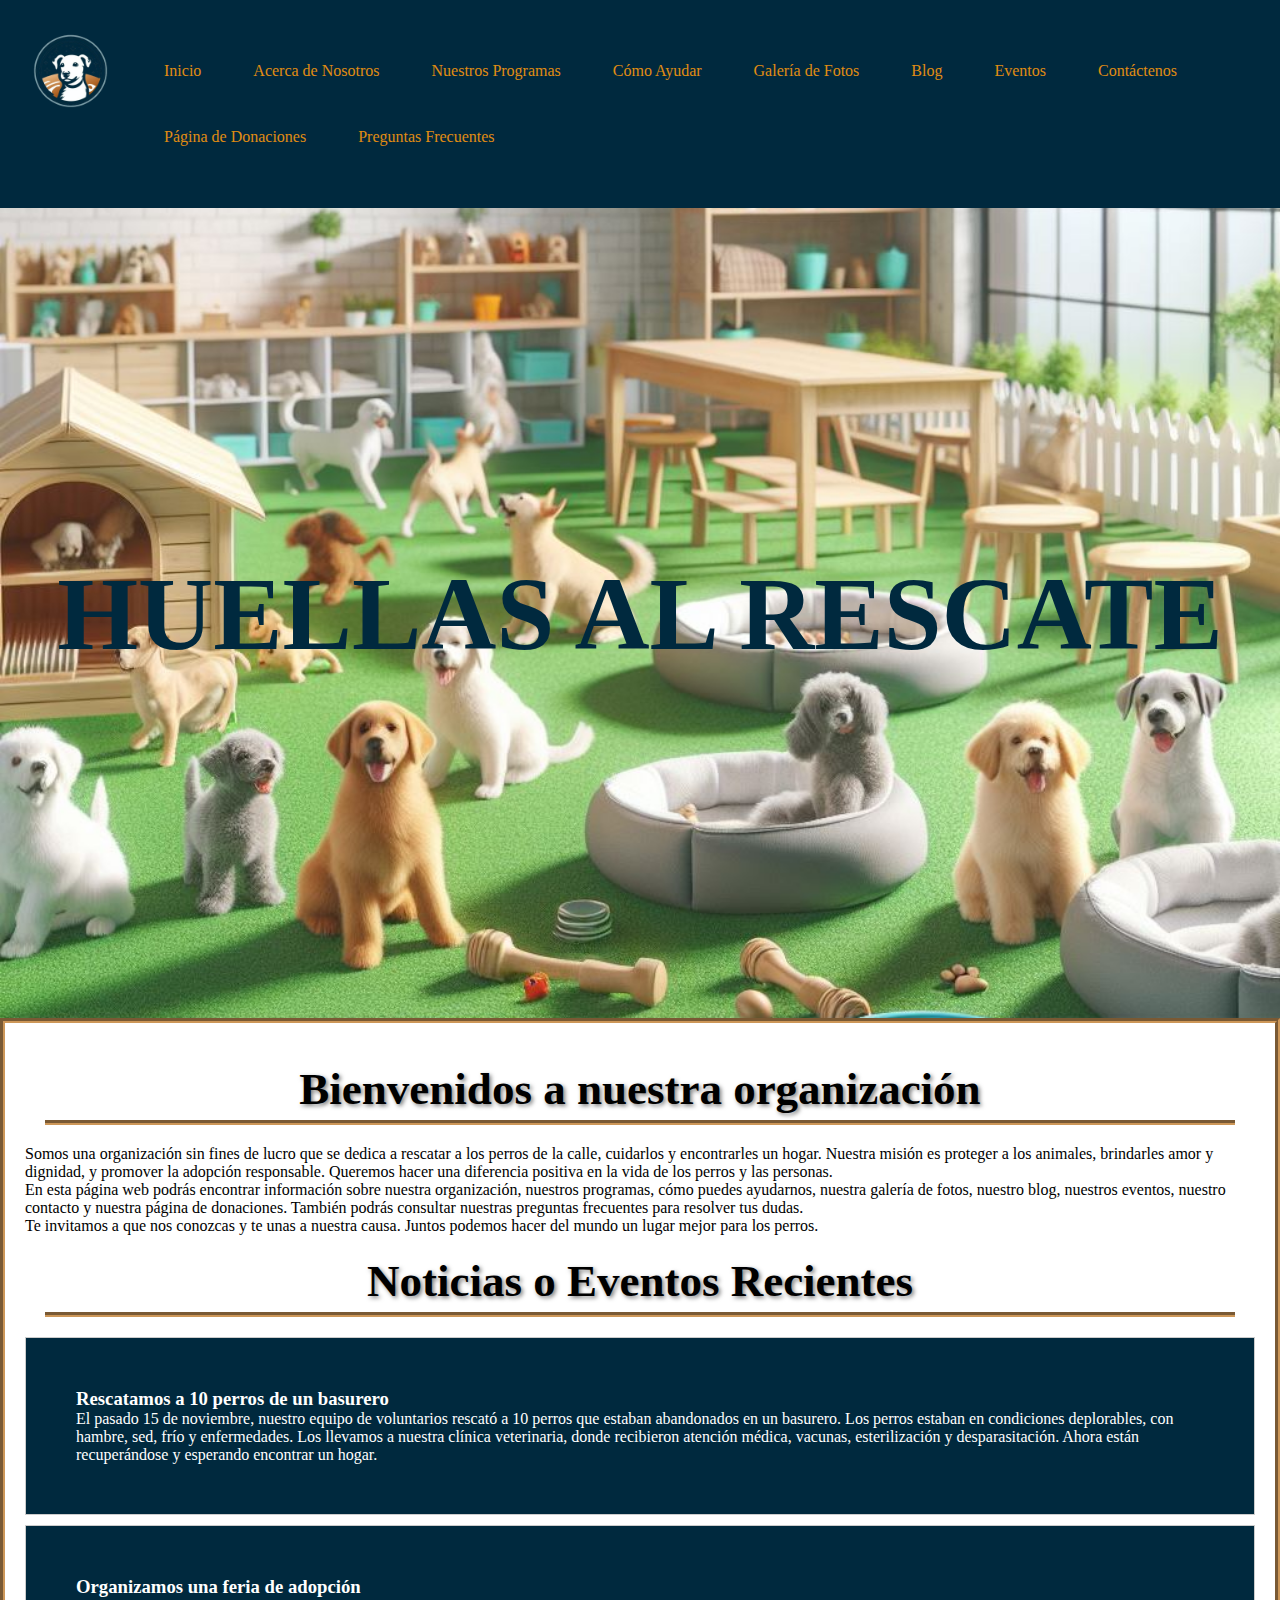
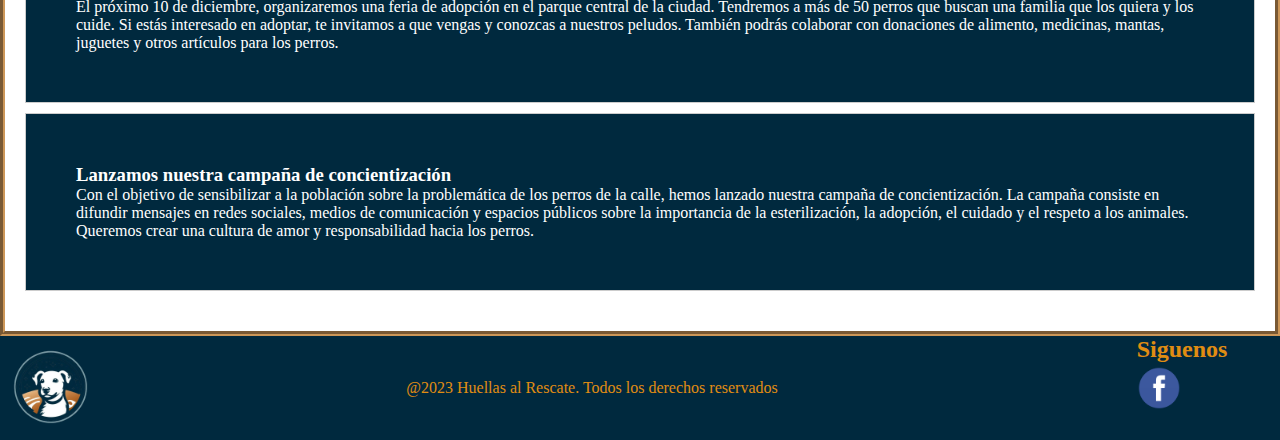
==== index.html @ 1b1d2237 "Initial commit" ====
<!DOCTYPE html>
<html lang="es">

<head>
    <meta charset="UTF-8">
    <title>Rescate de Perros</title>
    <link rel="stylesheet" href="https://cdn.jsdelivr.net/npm/bootstrap-icons@1.11.2/font/bootstrap-icons.min.css">
    <link rel="stylesheet" href="CSS.css">
    <script src='javas.js'></script>
</head>

<body>

    <header id="encabezado">
        <section id="logo">
            <img class="logo" src="img/logo_fundacion.png" width="155" alt="Logo">
        </section>
        <button class="abrir-menu" id="abrir"><i class="bi bi-list"></i></button>
        <nav class="nav" id="navegacion">
            <button class="cerrar-menu" id="cerrar"><i class="bi bi-x"></i></button>
            <section id="chuchi">
                <ul>
                    <li><a href="index.html">Inicio</a></li>
                    <li><a href="acerca.html">Acerca de Nosotros</a></li>
                    <li><a href="programas.html">Nuestros Programas</a></li>
                    <li><a href="ayudar.html">Cómo Ayudar</a></li>
                    <li><a href="galeria.html">Galería de Fotos</a></li>
                    <li><a href="blog.html">Blog</a></li>
                    <li><a href="eventos.html">Eventos</a></li>
                    <li><a href="Contáctenos.html">Contáctenos</a></li>
                    <li><a href="donaciones.html">Página de Donaciones</a></li>
                    <li><a href="faq.html">Preguntas Frecuentes</a></li>
                </ul>
            </section>
        </nav>
    </header>

    <div class="hero">
        <h1><strong>HUELLAS AL RESCATE</strong></h1>
        
    </div>
    <main id="contenido">
        <section id="inicio">
            <h2>Bienvenidos a nuestra organización</h2>
            
            <p>Somos una organización sin fines de lucro que se dedica a rescatar a los perros de la calle, cuidarlos y
                encontrarles un hogar. Nuestra misión es proteger a los animales, brindarles amor y dignidad, y promover
                la adopción responsable. Queremos hacer una diferencia positiva en la vida de los perros y las personas.
            </p>
            <p>En esta página web podrás encontrar información sobre nuestra organización, nuestros programas, cómo
                puedes ayudarnos, nuestra galería de fotos, nuestro blog, nuestros eventos, nuestro contacto y nuestra
                página de donaciones. También podrás consultar nuestras preguntas frecuentes para resolver tus dudas.
            </p>
            <p>Te invitamos a que nos conozcas y te unas a nuestra causa. Juntos podemos hacer del mundo un lugar mejor
                para los perros.</p>
        </section>
        
        <section id="noticias">
            <h2>Noticias o Eventos Recientes</h2>
            <ul>
                <li>
                    <h3>Rescatamos a 10 perros de un basurero</h3>
                    <p>El pasado 15 de noviembre, nuestro equipo de voluntarios rescató a 10 perros que estaban
                        abandonados en un basurero. Los perros estaban en condiciones deplorables, con hambre, sed, frío
                        y enfermedades. Los llevamos a nuestra clínica veterinaria, donde recibieron atención médica,
                        vacunas, esterilización y desparasitación. Ahora están recuperándose y esperando encontrar un
                        hogar.</p>
                    
                </li>
                <li>
                    <h3>Organizamos una feria de adopción</h3>
                    <p>El próximo 10 de diciembre, organizaremos una feria de adopción en el parque central de la
                        ciudad. Tendremos a más de 50 perros que buscan una familia que los quiera y los cuide. Si estás
                        interesado en adoptar, te invitamos a que vengas y conozcas a nuestros peludos. También podrás
                        colaborar con donaciones de alimento, medicinas, mantas, juguetes y otros artículos para los
                        perros.</p>
                    
                </li>
                <li>
                    <h3>Lanzamos nuestra campaña de concientización</h3>
                    <p>Con el objetivo de sensibilizar a la población sobre la problemática de los perros de la calle,
                        hemos lanzado nuestra campaña de concientización. La campaña consiste en difundir mensajes en
                        redes sociales, medios de comunicación y espacios públicos sobre la importancia de la
                        esterilización, la adopción, el cuidado y el respeto a los animales. Queremos crear una cultura
                        de amor y responsabilidad hacia los perros.</p>
                    
                </li>
            </ul>
        </section>
    </main>
    <footer>
        <div class="arriba">
            <div class="derecha">
                <img src="img/logo_fundacion.png" width="100" alt="logo">
            </div>
            <div class="derechos">
                <p> @2023 Huellas al Rescate. Todos los derechos reservados</p>
            </div>
            <div class="izquierda">
                <h2>
                    Siguenos
                </h2>
                <ul>
                    <li> <a href="https://www.instagram.com/?hl=es"><img src="Img/Instagram-logo.png" width="50" alt="">
                        </a></li>
                    <li> <a href="https://www.facebook.com/"><img src="img//8efb55e9efc12eb11bedf41caa7f33bb.png"
                                width="50" alt=""></a></li>
                    <li> <a href="https://www.youtube.com/"> <img src="Img/YouTube_full-color_icon_(2017).svg.png"
                                width="50" alt=""> </a></li>
                </ul>
            </div>
        </div>
    </footer>

</body>

</html>
---- CSS.css ----
* {
  margin: 0;
  padding: 0;
  box-sizing: border-box;
  font-family: "Lucida Sans Unicode";
}


#contenedor {
  width: 100%;
  background-color: rgb(241, 238, 238);
  margin: 0 auto;
}

#imagenes-fondo {
  display: flex;
  justify-content: space-around;
  margin-top: 20px;
  
}


#encabezado {
  background-color: #00293e;
  padding: 20px;
  display:flex ;

}

#logo img {
  height: 100px;
  width: 100px;
  display: flex;

}

/* Menu */

#navegacion {
  background-color: #00293e;
}

#navegacion a {
  display: block;
  float: left;
  color: #e08d12;
  ;
  text-align: center;
  padding: 14px 16px;
  text-decoration: none;
}


#navegacion a:hover {
  background-color: #ddd;
  color: black;
}

#chuchi {
  display: flex;
  list-style: none;
  padding: 18px;

}

#chuchi ul li {
  float: left;
  margin: 10px;
  list-style: none;
}

/* Hamburger */

.abrir-menu, .cerrar-menu {
  display: none;
}

/* Cambio en el modo movil */

@media screen and (max-width: 1016px) {
  .abrir-menu, .cerrar-menu {
    display: block;
    border: 0;
    font-size: 4.5rem;
    background-color: transparent;
    cursor: pointer;
    color: #e08d12;
  }

  .nav {
    opacity: 0;
    visibility: hidden;
    display: flex;
    flex-direction: column;
    align-items: end;
    gap: 1rem;
    position: absolute;
    top: 0;
    right: 0;
    bottom: 85%;
    background-color: #00293e;
    padding: 1rem;
    box-shadow: 0 0 0 100vmax  rgb(0, 0, 0, .5);
  }


  .nav.visible {
    opacity: 1;
    visibility: visible;
  }
  
  #chuchi{
    flex-direction: column;
    align-items: end;
    background-color: #00293e;
  }
}

/* Hero panel del index */

.hero {
  background: url('img/hero1.jpg') center/cover no-repeat;
  height: 90vh;
  display: flex;
  justify-content: center;
  align-items: center;
  text-align: center;
  color: white;
  font-size: 52px;
  color: #00293e;
  
}


#contenido {
  padding: 20px;
}


#contenido section {
  margin-bottom: 20px;
}


#noticias ul {
  list-style: none;
}


#noticias li {
  background-color: #00293e;
  margin-bottom: 10px;
  border: 1px solid #ccc;
  padding: 50px;
  color: white;
}

#noticias ul li:hover{
  transform: scale(1.05);
  transition: 0.5s;  
}



#contacto ul {
  list-style: none;
}


#contacto li {
  margin-bottom: 10px;
}


#contacto a {
  color: blue;
  text-decoration: none;
}


#contacto a:hover {
  color: red;
  text-decoration: underline;
}


#formulario {
  width: 60%;
  margin: 0 auto;
  border: 1px solid #ccc;
  padding: 20px;
}


.campo {
  margin-bottom: 10px;
  display: flex;
  align-items: center;
}


.campo label {
  width: 20%;
  font-weight: bold;
}


.campo input {
  width: 80%;
  border: 1px solid #ccc;
  padding: 10px;
}


.campo textarea {
  width: 80%;
  height: 100px;
  border: 1px solid #ccc;
  padding: 10px;
}


.campo button {
  width: 20%;
  border: none;
  background-color: #333;
  color: white;
  padding: 10px;
  cursor: pointer;
}


.campo button:hover {
  background-color: #ddd;
  color: black;
}



/* ACERCA DE  */


.separaciones{
  
  padding: 60px;
}

#acerca ul {
  list-style: none;
}


#acerca li {
  margin-bottom: 10px;
}


/*Ayudar*/

#ayudar ul {
  list-style: none;
}

#ayudar li {
  background-color: #00293e;
  margin-bottom: 10px;
  border: 1px solid #ccc;
  padding: 50px;
  color: white;
}

#ayudar ul li:hover{
  transform: scale(1.05);
  transition: 0.5s;  
}

#fotoAyudar{
  width: 70%;
  height: 70%;
  display: flex;
  justify-content: space-around;
  margin-top: 20px;

}

/* Programas */
#contenido {
  
  border: groove 5px #CD9758;
  box-shadow: 3px 3px 5px #777;


}

#planes {
  display: flex;
  flex-direction: column;
  justify-content: center;
  align-items: center;

}


#programas {
  display: flex;
  max-width: 1024px;
  padding: 0.5rem;
  background-color: #00293e;
  border: groove 5px #CD9758;
  box-shadow: 3px 3px 5px #777;
  margin: 2.0rem;
  padding: 1.5rem;
  font-size: 20px;
  text-align: justify;
  color: white;
}
#programas div{
  padding: 0.5rem;
}
#programas div h3{
  text-align: left;
  font-size: 35px;
  color: white;
  margin-bottom: 10px;
  border-bottom: 3px solid #777;
  text-shadow: 2px 2px 4px rgba(0, 0, 0, 0.5);
}

#contenido h2 {
  text-align: center;
  font-size: 45px;
  color: black;
  margin-bottom: 10px;
  text-shadow: 2px 2px 4px rgba(0, 0, 0, 0.5);
  border-bottom: groove 5px #CD9758;
  box-shadow: 3px #777;
  margin: 20px;
  padding-bottom: 5px;
}

#programas:hover {
  transform: scale(1.1);
  transition: 0.5s;
}

/* BLOG*/

#blog {
  background-color: #fff;
  padding: 20px;
  border-radius: 10px;
  box-shadow: 0 0 10px rgba(0, 0, 0, 0.1);
}

#blog h2 {
  text-align: center;
  font-size: 36px;
  color: #000000;
  margin-bottom: 10px;
  text-shadow: 2px 2px 4px rgba(0, 0, 0, 0.5); 
}

#blog h2:hover {
  color: rgb(0, 0, 0);
}

#blog p {
  font-size: 18px;
  color: #666;
  margin-bottom: 20px;
  transition: font-size 0.3s;
}

#blog p:hover {
  font-size: 20px;
}

#blog ul {
  list-style: none;
  display: flex;
  flex-wrap: wrap;
  justify-content: space-between;
}

#blog li {
  width: 30%;
  background-color: #f0f0f0;
  padding: 10px;
  border-radius: 10px;
  box-shadow: 0 0 10px rgba(0, 0, 0, 0.1);
  margin-bottom: 20px;
  transition: opacity 0.3s;
}

#blog li:hover {
  opacity: 0.8;
}

#blog h3 {
  font-size: 24px;
  color: #333;
  margin-bottom: 10px;
}

#blog li p {
  font-size: 16px;
  color: #666;
  margin-bottom: 10px;
}

#blog a {
  font-size: 16px;
  color: rgb(0, 0, 0);
  text-decoration: none;
  transition: color 0.3s, text-decoration 0.3s;
}

#blog a:hover {
  color: #fff;
  text-decoration: underline;
}

#blog ul {
  list-style: none;
}

#blog li {
  margin-bottom: 10px;
  border: 1px solid #ccc;
  padding: 10px;
}

#blog a {
  color: rgb(43, 43, 237);
  text-decoration: none;
}

#blog a:hover {
  color: rgb(0, 170, 255)(0, 34, 255);
  text-decoration: underline;
}


/* GALERIA */

#rejilla {
  display: grid;
  grid-template-columns: repeat(3, 1fr);
  grid-gap: 20px;
}

.imagen {
  background-color: #00293e;
  border: 1px solid #ccc;
  padding: 10px;
  color: white;
}

.imagen img {
  width: 100%;
  height: 200px;
  object-fit: cover;
}

/* PREGUNTAS FRECUENTES*/

#faq ul {
  list-style: none;
}

#faq li {
  margin-bottom: 10px;
  border: 1px solid #ccc;
  padding: 10px;
}

#faq li {
  background-color: #00293e;
}

#faq li {
  color: #fff;
}

#faq li {
  display: flex;
  justify-content: space-around;
  margin-top: 20px;
}

#faq img {
  width: 50%;
  height: 50%;
}

#faq img {
  width: 40%;
  height: 40%;
}

/* EVENTOS */

#eventos {
  background-color: #f0f0f0;
  padding: 20px;
  border-radius: 10px;
  box-shadow: 0 0 10px rgba(0, 0, 0, 0.1);
}

#eventos h2 {
  text-align: center;
  font-size: 36px;
  color: #000000;
  margin-bottom: 10px;
  text-shadow: 2px 2px 4px rgba(0, 0, 0, 0.5);
}

#eventos p {
  font-size: 18px;
  color: #929191;
  margin-bottom: 20px;
  transition: color 0.3s;
}

#eventos p:hover {
  color: rgb(0, 0, 0);
}

#eventos ul {
  list-style: none;
  display: flex;
  flex-wrap: wrap;
  justify-content: space-between;
}

#eventos li {
  width: 30%;
  background-color: #fff;
  padding: 10px;
  border-radius: 10px;
  box-shadow: 0 0 10px rgba(0, 0, 0, 0.1);
  margin-bottom: 20px;
  transition: transform 0.3s;
}

#eventos h3 {
  font-size: 24px;
  color: #333;
  margin-bottom: 10px;
}

#eventos li p {
  font-size: 16px;
  color: #666;
  margin-bottom: 10px;
}

#eventos img {
  width: 100%;
  height: auto;
  border-radius: 10px;
}

#eventos li:hover {
  transform: scale(1.1);
}

/* DONACIONES */

#formulario {
  width: 60%;
  margin: 0 auto;
  border: 1px solid #ccc;
  padding: 20px;
}

.campo {
  margin-bottom: 10px;
  display: flex;
  align-items: center;
}

.campo label {
  width: 20%;
  font-weight: bold;
}

.campo input {
  width: 80%;
  border: 1px solid #ccc;
  padding: 10px;
}

.campo select {
  width: 80%;
  border: 1px solid #ccc;
  padding: 10px;
}

.campo button {
  width: 20%;
  border: none;
  background-color: #333;
  color: white;
  padding: 10px;
  cursor: pointer;
}

.campo button:hover {
  background-color: #ddd;
  color: black;
}

/* footer */

footer{
  background-color: #00293e;
  color: #e08d12;
  text-align: center;
  font-family: Big Shoulders Display;
  vertical-align: center;
}

.arriba{
  display: flex;
  justify-content: space-between;
}

footer ul li {

  display: inline-block;
  vertical-align: middle;
}
.izquierda ul li{
  padding-right: 46px;
  display: inline-block;
}
.derechos{
  display: flex;
  text-align: center; 
  align-items: center;
  vertical-align: center;
  font-size: 20px;
}
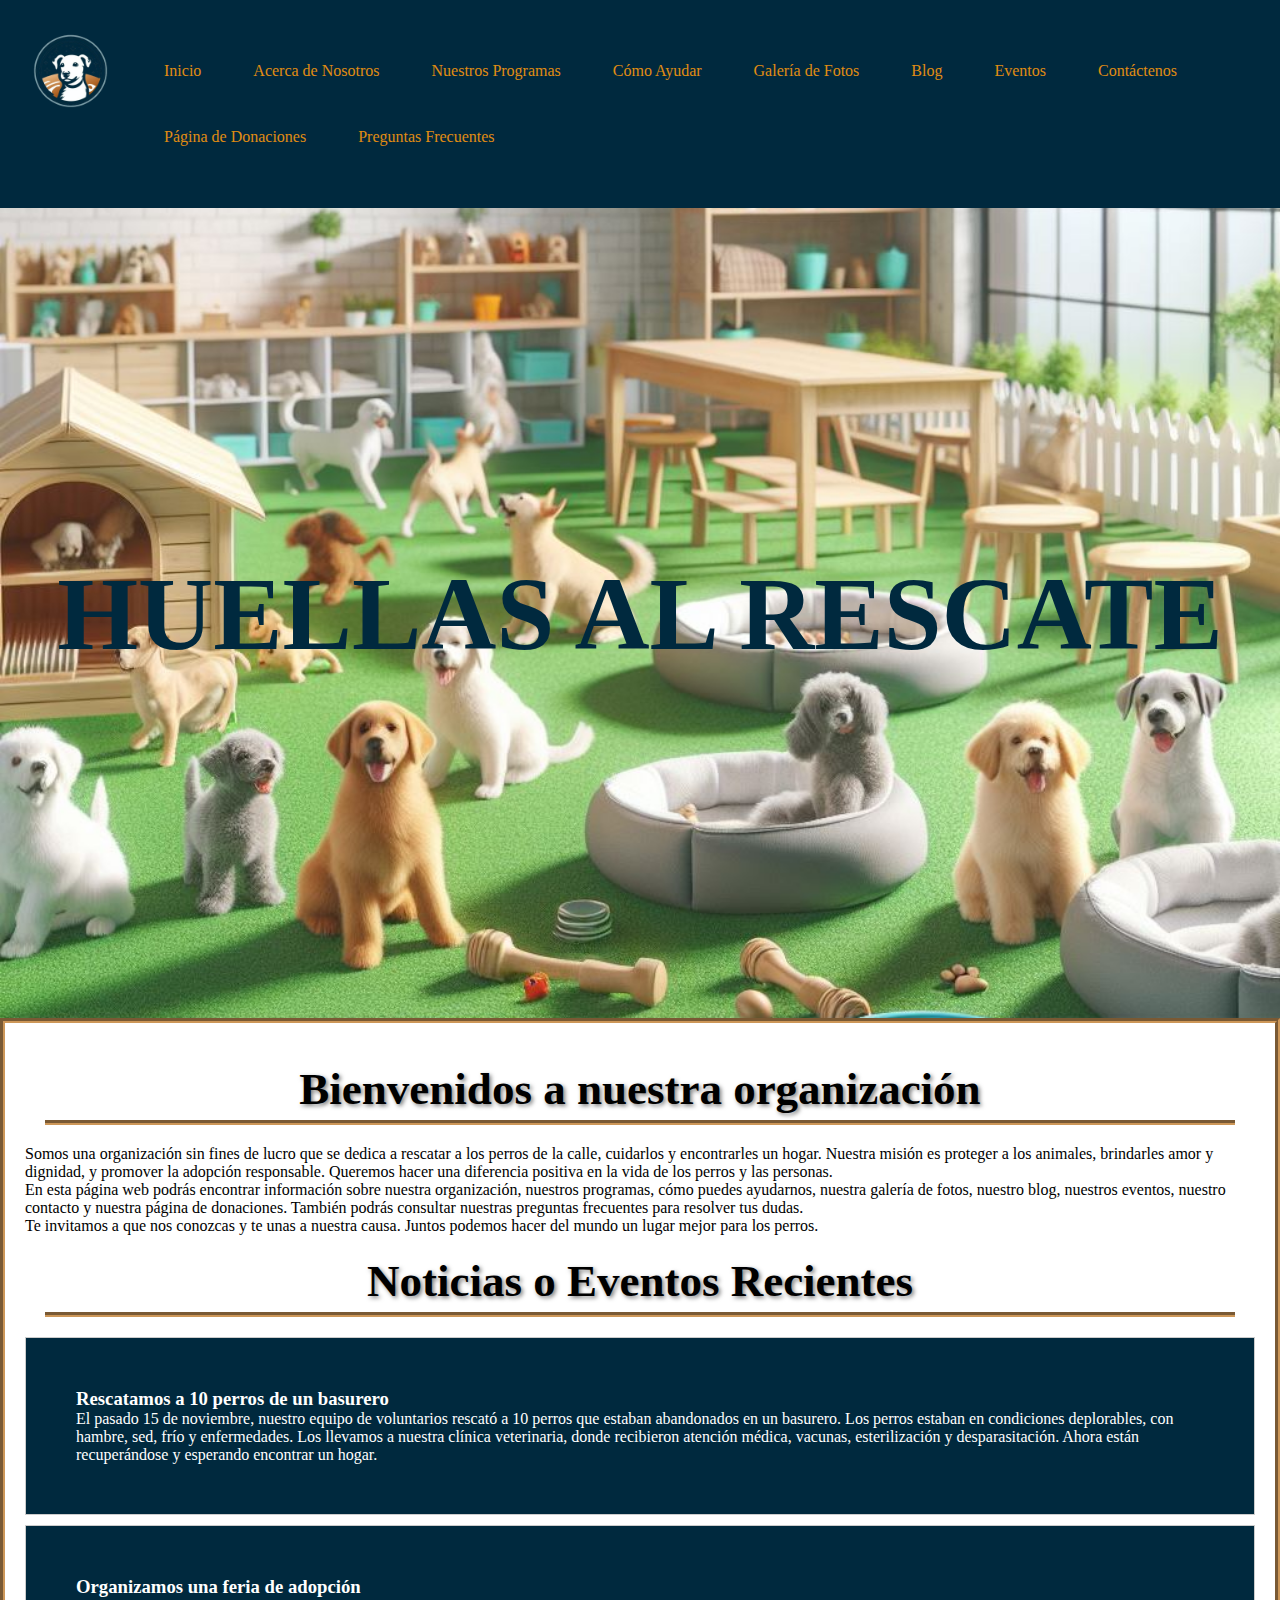
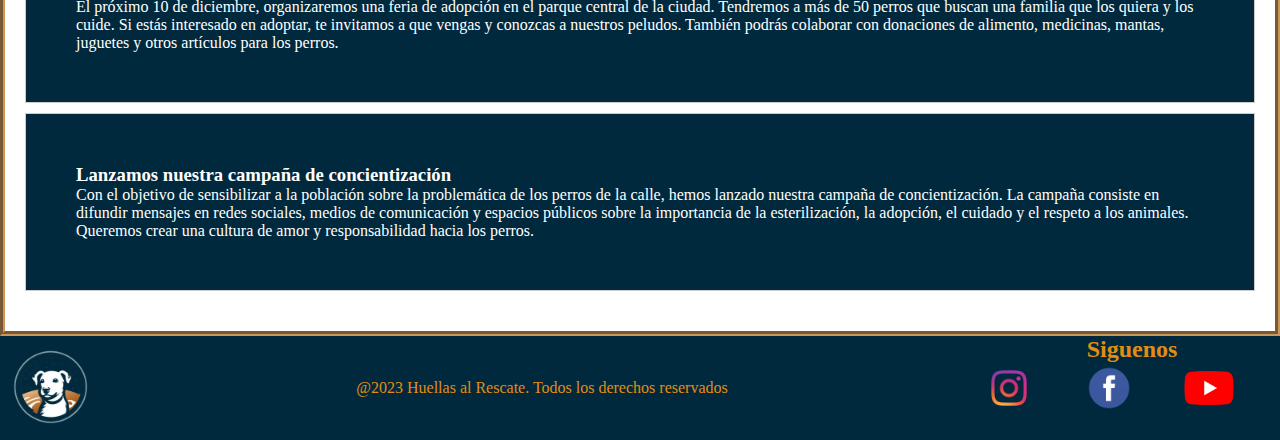
==== commit cad6c36c: "Update index.html" ====
--- a/index.html
+++ b/index.html
@@ -101,11 +101,11 @@
                     Siguenos
                 </h2>
                 <ul>
-                    <li> <a href="https://www.instagram.com/?hl=es"><img src="Img/Instagram-logo.png" width="50" alt="">
+                    <li> <a href="https://www.instagram.com/?hl=es"><img src="img/Instagram-logo.png" width="50" alt="">
                         </a></li>
                     <li> <a href="https://www.facebook.com/"><img src="img//8efb55e9efc12eb11bedf41caa7f33bb.png"
                                 width="50" alt=""></a></li>
-                    <li> <a href="https://www.youtube.com/"> <img src="Img/YouTube_full-color_icon_(2017).svg.png"
+                    <li> <a href="https://www.youtube.com/"> <img src="img/YouTube_full-color_icon_(2017).svg.png"
                                 width="50" alt=""> </a></li>
                 </ul>
             </div>
@@ -114,4 +114,4 @@
 
 </body>
 
-</html>+</html>
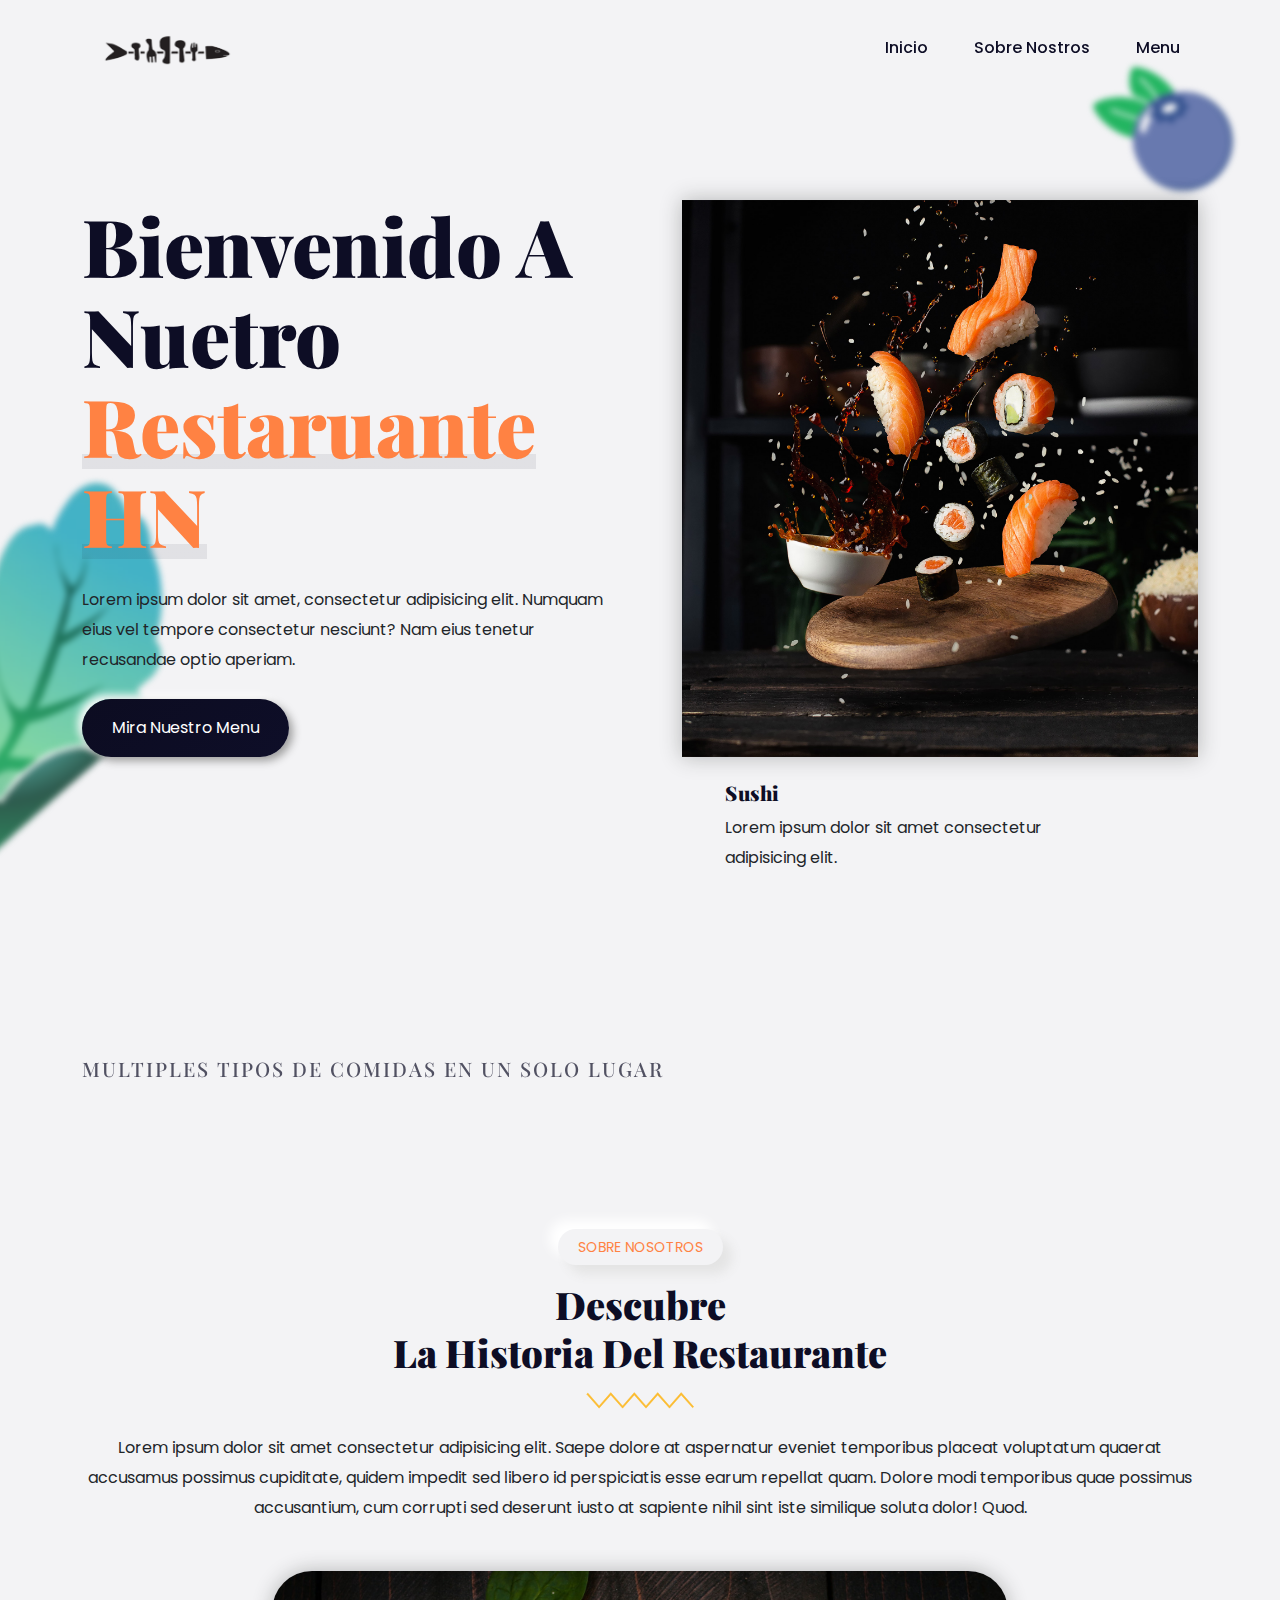
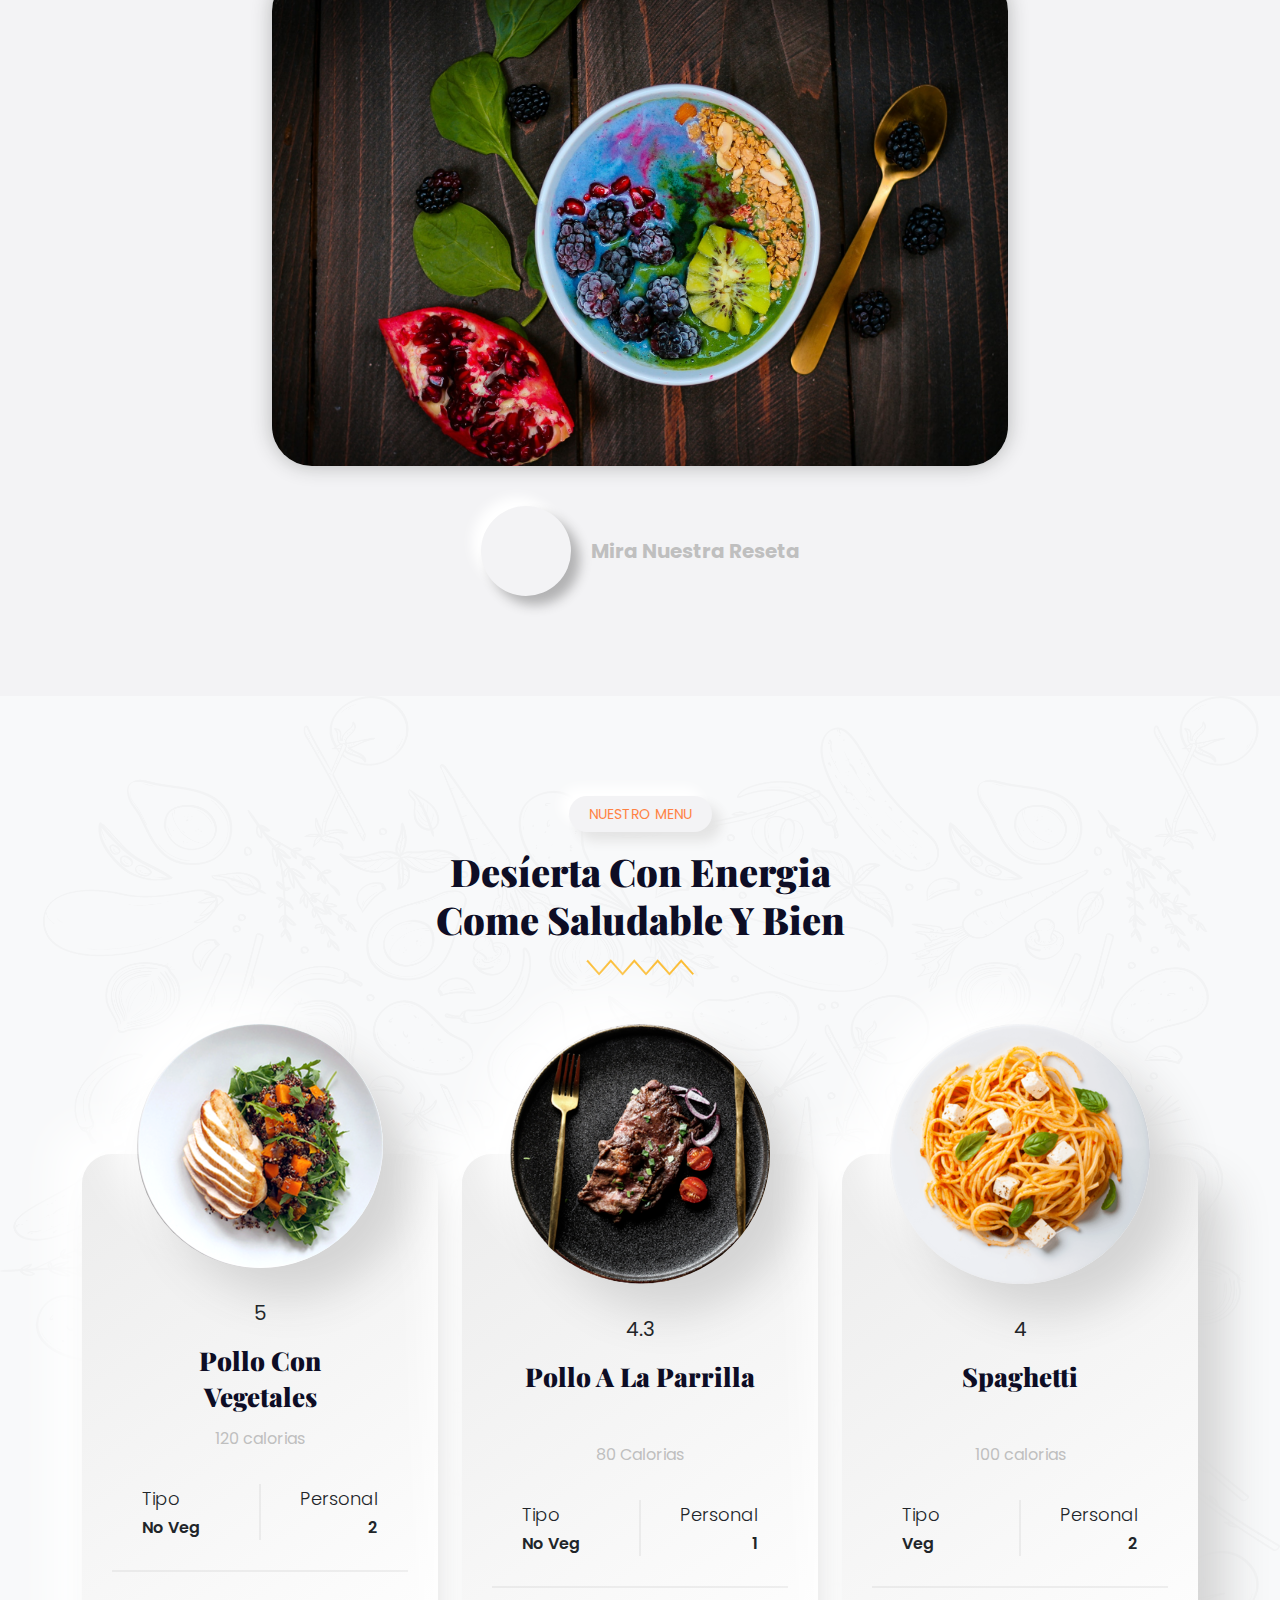
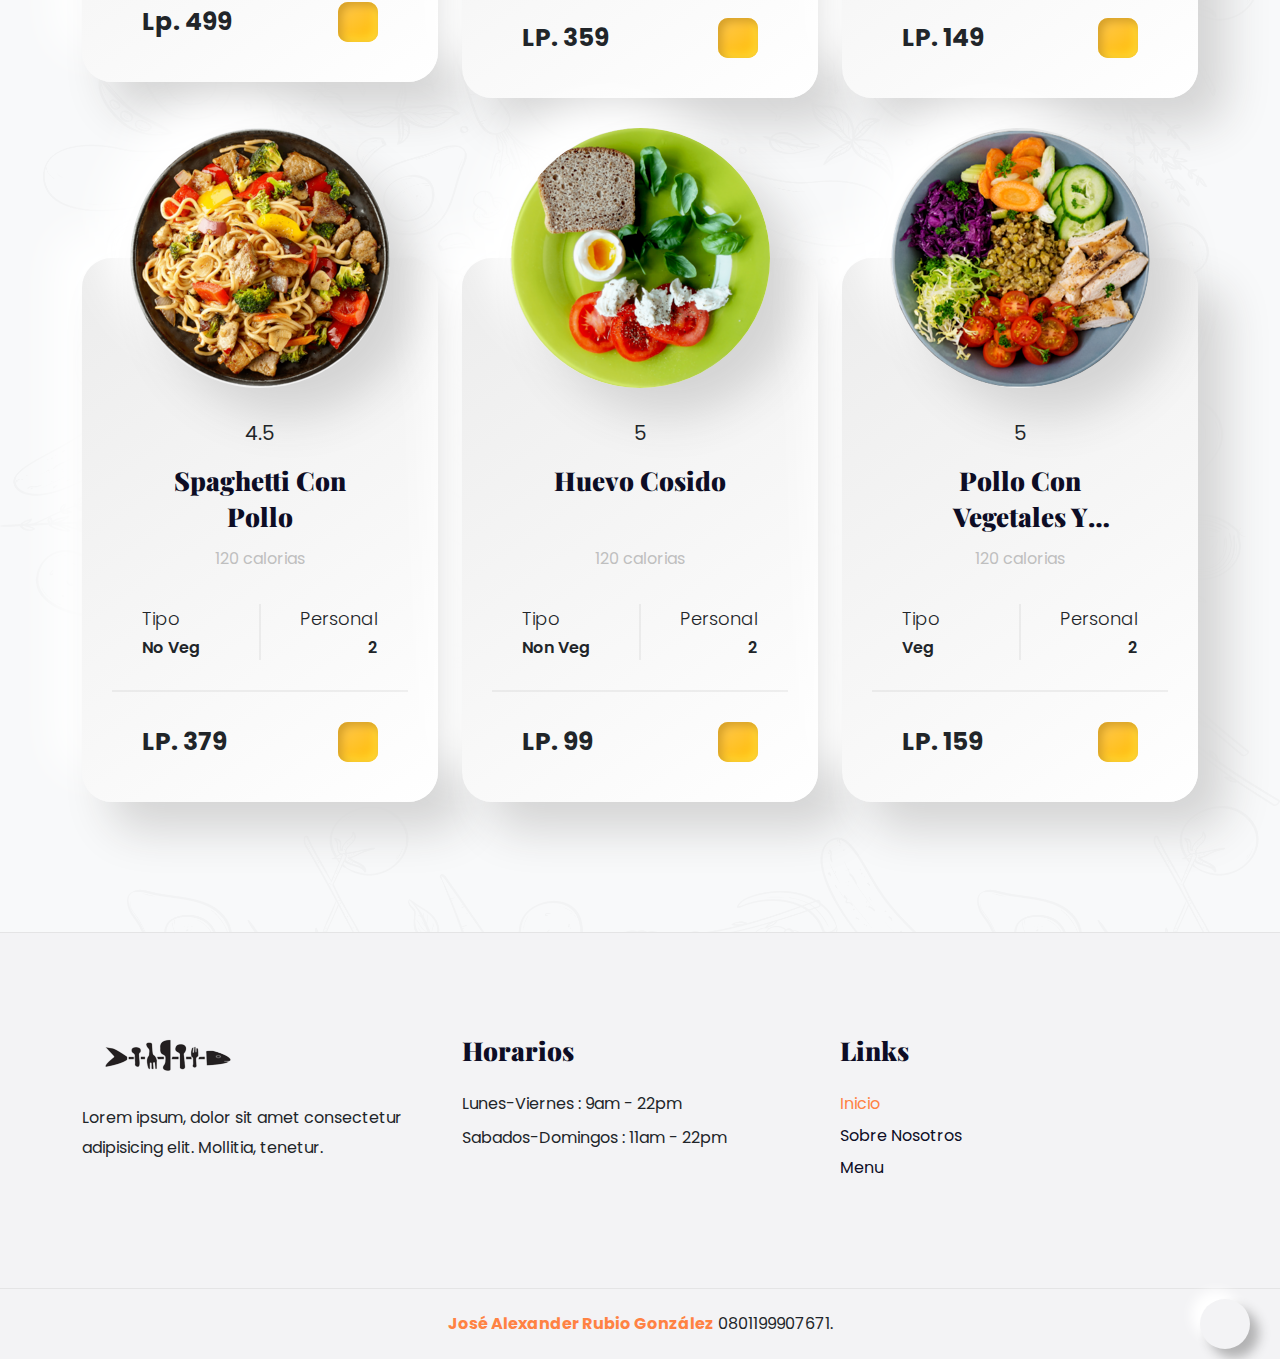
==== commit 4ef0f8a3: "Add files via upload" ====
--- a/index.html
+++ b/index.html
@@ -1,117 +1,469 @@
-<!DOCTYPE html>
-<html lang="es">
-
+<!DOCTipo html>
+<html lang="en">
 <head>
     <meta charset="UTF-8">
-    <title>Rescate de Perros</title>
-    <link rel="stylesheet" href="https://cdn.jsdelivr.net/npm/bootstrap-icons@1.11.2/font/bootstrap-icons.min.css">
-    <link rel="stylesheet" href="CSS.css">
-    <script src='javas.js'></script>
+    <meta name="viewport" content="width=device-width, initial-scale=1.0">
+    <title>Restaurante HN</title>
+    <link rel="stylesheet" href="https://unicons.iconscout.com/release/v4.0.0/css/line.css">
+    <link href="https://cdn.jsdelivr.net/npm/bootstrap@5.3.3/dist/css/bootstrap.min.css" rel="stylesheet"
+        integrity="sha384-QWTKZyjpPEjISv5WaRU9OFeRpok6YctnYmDr5pNlyT2bRjXh0JMhjY6hW+ALEwIH" crossorigin="anonymous">
+    <link rel="stylesheet" href="css/style.css">
 </head>
-
 <body>
-
-    <header id="encabezado">
-        <section id="logo">
-            <img class="logo" src="img/logo_fundacion.png" width="155" alt="Logo">
-        </section>
-        <button class="abrir-menu" id="abrir"><i class="bi bi-list"></i></button>
-        <nav class="nav" id="navegacion">
-            <button class="cerrar-menu" id="cerrar"><i class="bi bi-x"></i></button>
-            <section id="chuchi">
-                <ul>
-                    <li><a href="index.html">Inicio</a></li>
-                    <li><a href="acerca.html">Acerca de Nosotros</a></li>
-                    <li><a href="programas.html">Nuestros Programas</a></li>
-                    <li><a href="ayudar.html">Cómo Ayudar</a></li>
-                    <li><a href="galeria.html">Galería de Fotos</a></li>
-                    <li><a href="blog.html">Blog</a></li>
-                    <li><a href="eventos.html">Eventos</a></li>
-                    <li><a href="Contáctenos.html">Contáctenos</a></li>
-                    <li><a href="donaciones.html">Página de Donaciones</a></li>
-                    <li><a href="faq.html">Preguntas Frecuentes</a></li>
-                </ul>
+    <header class="site-header">
+        <div class="container">
+            <div class="row">
+                <div class="col-lg-2">
+                    <div class="header-logo">
+                        <a href="index.html">
+                            <img src="logo.png" width="160" height="36" alt="Logo">
+                        </a>
+                    </div>
+                </div>
+                <div class="col-lg-10">
+                    <div class="main-navigation">
+                        <button class="menu-toggle"><span></span><span></span></button>
+                        <nav class="header-menu">
+                            <ul class="menu food-nav-menu">
+                                <li><a href="#inicio">Inicio</a></li>
+                                <li><a href="#sobrenosotros">Sobre Nostros</a></li>
+                                <li><a href="#menu">Menu</a></li>
+                            </ul>
+                        </nav>
+                    </div>
+                </div>
+            </div>
+        </div>
+    </header>
+
+    <main>
+        <div id="viewport">
+            <div id="js-scroll-content">
+                <section class="main-banner" id="inicio">
+                    <div class="js-parallax-scene">
+                        <div class="banner-shape-1 w-100" data-depth="0.30">
+                            <img src="img/berry.png" alt="">
+                        </div>
+                        <div class="banner-shape-2 w-100" data-depth="0.25">
+                            <img src="img/leaf.png" alt="">
+                        </div>
+                    </div>
+                    <div class="sec-wp">
+                        <div class="container">
+                            <div class="row">
+                                <div class="col-lg-6">
+                                    <div class="banner-text">
+                                        <h1 class="h1-title">
+                                            Bienvenido a nuetro
+                                            <span>Restaruante HN</span>
+                                        </h1>
+                                        <p>Lorem ipsum dolor sit amet, consectetur adipisicing elit. Numquam eius
+                                            vel tempore consectetur nesciunt? Nam eius tenetur recusandae optio aperiam.</p>
+                                        <div class="banner-btn mt-4">
+                                            <a href="#menu" class="sec-btn">Mira nuestro Menu</a>
+                                        </div>
+                                    </div>
+                                </div>
+                                <div class="col-lg-6">
+                                    <div class="banner-img-wp">
+                                        <div class="banner-img" style="background-image: url(img/main-b.jpg);">
+                                        </div>
+                                    </div>
+                                    <div class="banner-img-text mt-4 m-auto">
+                                        <h5 class="h5-title">Sushi</h5>
+                                        <p>Lorem ipsum dolor sit amet consectetur adipisicing elit.</p>
+                                    </div>
+                                </div>
+                            </div>
+                        </div>
+                    </div>
+                </section>
+
+                <section class="brands-sec">
+                    <div class="container">
+                        <div class="row">
+                            <div class="col-lg-12">
+                                <div class="brand-title mb-5">
+                                    <h5 class="h5-title">Multiples tipos de comidas en un solo lugar</h5>
+                                </div>
+                            </div>
+                        </div>
+                    </div>
+                </section>
+
+                <section class="about-sec section" id="sobrenosotros">
+                    <div class="container">
+                        <div class="row">
+                            <div class="col-lg-12">
+                                <div class="sec-title text-center mb-5">
+                                    <p class="sec-sub-title mb-3">Sobre Nosotros</p>
+                                    <h2 class="h2-title">Descubre <span>La historia del restaurante</span></h2>
+                                    <div class="sec-title-shape mb-4">
+                                        <img src="img/title-shape.svg" alt="">
+                                    </div>
+                                    <p>Lorem ipsum dolor sit amet consectetur adipisicing elit. Saepe dolore at
+                                        aspernatur eveniet temporibus placeat voluptatum quaerat accusamus possimus
+                                        cupiditate, quidem impedit sed libero id perspiciatis esse earum repellat quam.
+                                        Dolore modi temporibus quae possimus accusantium, cum corrupti sed deserunt iusto at
+                                        sapiente nihil sint iste similique soluta dolor! Quod.</p>
+                                </div>
+                            </div>
+                        </div>
+                        <div class="row">
+                            <div class="col-lg-8 m-auto">
+                                <div class="about-video">
+                                    <div class="about-video-img" style="background-image: url(img/about.jpg);">
+                                    </div>
+                                    <div class="play-btn-wp">
+                                        <a href="img/video.mp4" data-fancybox="video" class="play-btn">
+                                            <i class="uil uil-play"></i>
+                                        </a>
+                                        <span>Mira Nuestra Reseta   </span>
+                                    </div>
+                                </div>
+                            </div>
+                        </div>
+                    </div>
+                </section>
+
+                <section style="background-image: url(img/menu-bg.png);"
+                class="our-menu section bg-light repeat-img" id="menu">
+                <div class="sec-wp">
+                    <div class="container">
+                        <div class="row">
+                            <div class="col-lg-12">
+                                <div class="sec-title text-center mb-5">
+                                    <p class="sec-sub-title mb-3">Nuestro Menu</p>
+                                    <h2 class="h2-title">Desíerta con Energia<span>Come saludable y bien</span></h2>
+                                    <div class="sec-title-shape mb-4">
+                                        <img src="img/title-shape.svg" alt="">
+                                    </div>
+                                </div>
+                            </div>
+                        </div>
+                        <div class="menu-list-row">
+                            <div class="row g-xxl-5 bydefault_show" id="menu-dish">
+                                <div class="col-lg-4 col-sm-6 dish-box-wp breakfast" data-cat="breakfast">
+                                    <div class="dish-box text-center">
+                                        <div class="dist-img">
+                                            <img src="img/dish/1.png" alt="">
+                                        </div>
+                                        <div class="dish-rating">
+                                            5
+                                            <i class="uil uil-star"></i>
+                                        </div>
+                                        <div class="dish-title">
+                                            <h3 class="h3-title">Pollo con Vegetales</h3>
+                                            <p>120 calorias</p>
+                                        </div>
+                                        <div class="dish-info">
+                                            <ul>
+                                                <li>
+                                                    <p>Tipo</p>
+                                                    <b>No Veg</b>
+                                                </li>
+                                                <li>
+                                                    <p>Personal</p>
+                                                    <b>2</b>
+                                                </li>
+                                            </ul>
+                                        </div>
+                                        <div class="dist-bottom-row">
+                                            <ul>
+                                                <li>
+                                                    <b>Lp. 499</b>
+                                                </li>
+                                                <li>
+                                                    <button class="dish-add-btn">
+                                                        <i class="uil uil-plus"></i>
+                                                    </button>
+                                                </li>
+                                            </ul>
+                                        </div>
+                                    </div>
+                                </div>
+
+                                <div class="col-lg-4 col-sm-6 dish-box-wp breakfast" data-cat="breakfast">
+                                    <div class="dish-box text-center">
+                                        <div class="dist-img">
+                                            <img src="img/dish/2.png" alt="">
+                                        </div>
+                                        <div class="dish-rating">
+                                            4.3
+                                            <i class="uil uil-star"></i>
+                                        </div>
+                                        <div class="dish-title">
+                                            <h3 class="h3-title">Pollo a la Parrilla</h3>
+                                            <p>80 Calorias</p>
+                                        </div>
+                                        <div class="dish-info">
+                                            <ul>
+                                                <li>
+                                                    <p>Tipo</p>
+                                                    <b>No Veg</b>
+                                                </li>
+                                                <li>
+                                                    <p>Personal</p>
+                                                    <b>1</b>
+                                                </li>
+                                            </ul>
+                                        </div>
+                                        <div class="dist-bottom-row">
+                                            <ul>
+                                                <li>
+                                                    <b>LP. 359</b>
+                                                </li>
+                                                <li>
+                                                    <button class="dish-add-btn">
+                                                        <i class="uil uil-plus"></i>
+                                                    </button>
+                                                </li>
+                                            </ul>
+                                        </div>
+                                    </div>
+                                </div>
+                                <div class="col-lg-4 col-sm-6 dish-box-wp lunch" data-cat="lunch">
+                                    <div class="dish-box text-center">
+                                        <div class="dist-img">
+                                            <img src="img/dish/3.png" alt="">
+                                        </div>
+                                        <div class="dish-rating">
+                                            4
+                                            <i class="uil uil-star"></i>
+                                        </div>
+                                        <div class="dish-title">
+                                            <h3 class="h3-title">Spaghetti</h3>
+                                            <p>100 calorias</p>
+                                        </div>
+                                        <div class="dish-info">
+                                            <ul>
+                                                <li>
+                                                    <p>Tipo</p>
+                                                    <b>Veg</b>
+                                                </li>
+                                                <li>
+                                                    <p>Personal</p>
+                                                    <b>2</b>
+                                                </li>
+                                            </ul>
+                                        </div>
+                                        <div class="dist-bottom-row">
+                                            <ul>
+                                                <li>
+                                                    <b>LP. 149</b>
+                                                </li>
+                                                <li>
+                                                    <button class="dish-add-btn">
+                                                        <i class="uil uil-plus"></i>
+                                                    </button>
+                                                </li>
+                                            </ul>
+                                        </div>
+                                    </div>
+                                </div>
+                                <div class="col-lg-4 col-sm-6 dish-box-wp lunch" data-cat="lunch">
+                                    <div class="dish-box text-center">
+                                        <div class="dist-img">
+                                            <img src="img/dish/4.png" alt="">
+                                        </div>
+                                        <div class="dish-rating">
+                                            4.5
+                                            <i class="uil uil-star"></i>
+                                        </div>
+                                        <div class="dish-title">
+                                            <h3 class="h3-title">Spaghetti con Pollo</h3>
+                                            <p>120 calorias</p>
+                                        </div>
+                                        <div class="dish-info">
+                                            <ul>
+                                                <li>
+                                                    <p>Tipo</p>
+                                                    <b>No Veg</b>
+                                                </li>
+                                                <li>
+                                                    <p>Personal</p>
+                                                    <b>2</b>
+                                                </li>
+                                            </ul>
+                                        </div>
+                                        <div class="dist-bottom-row">
+                                            <ul>
+                                                <li>
+                                                    <b>LP. 379</b>
+                                                </li>
+                                                <li>
+                                                    <button class="dish-add-btn">
+                                                        <i class="uil uil-plus"></i>
+                                                    </button>
+                                                </li>
+                                            </ul>
+                                        </div>
+                                    </div>
+                                </div>
+                                <div class="col-lg-4 col-sm-6 dish-box-wp dinner" data-cat="dinner">
+                                    <div class="dish-box text-center">
+                                        <div class="dist-img">
+                                            <img src="img/dish/5.png" alt="">
+                                        </div>
+                                        <div class="dish-rating">
+                                            5
+                                            <i class="uil uil-star"></i>
+                                        </div>
+                                        <div class="dish-title">
+                                            <h3 class="h3-title">Huevo Cosido</h3>
+                                            <p>120 calorias</p>
+                                        </div>
+                                        <div class="dish-info">
+                                            <ul>
+                                                <li>
+                                                    <p>Tipo</p>
+                                                    <b>Non Veg</b>
+                                                </li>
+                                                <li>
+                                                    <p>Personal</p>
+                                                    <b>2</b>
+                                                </li>
+                                            </ul>
+                                        </div>
+                                        <div class="dist-bottom-row">
+                                            <ul>
+                                                <li>
+                                                    <b>LP. 99</b>
+                                                </li>
+                                                <li>
+                                                    <button class="dish-add-btn">
+                                                        <i class="uil uil-plus"></i>
+                                                    </button>
+                                                </li>
+                                            </ul>
+                                        </div>
+                                    </div>
+                                </div>
+                                <div class="col-lg-4 col-sm-6 dish-box-wp dinner" data-cat="dinner">
+                                    <div class="dish-box text-center">
+                                        <div class="dist-img">
+                                            <img src="img/dish/6.png" alt="">
+                                        </div>
+                                        <div class="dish-rating">
+                                            5
+                                            <i class="uil uil-star"></i>
+                                        </div>
+                                        <div class="dish-title">
+                                            <h3 class="h3-title">Pollo con vegetales y semillas</h3>
+                                            <p>120 calorias</p>
+                                        </div>
+                                        <div class="dish-info">
+                                            <ul>
+                                                <li>
+                                                    <p>Tipo</p>
+                                                    <b>Veg</b>
+                                                </li>
+                                                <li>
+                                                    <p>Personal</p>
+                                                    <b>2</b>
+                                                </li>
+                                            </ul>
+                                        </div>
+                                        <div class="dist-bottom-row">
+                                            <ul>
+                                                <li>
+                                                    <b>LP. 159</b>
+                                                </li>
+                                                <li>
+                                                    <button class="dish-add-btn">
+                                                        <i class="uil uil-plus"></i>
+                                                    </button>
+                                                </li>
+                                            </ul>
+                                        </div>
+                                    </div>
+                                </div>
+                            </div>
+                        </div>
+                    </div>
+                </div>
             </section>
-        </nav>
-    </header>
-
-    <div class="hero">
-        <h1><strong>HUELLAS AL RESCATE</strong></h1>
-        
-    </div>
-    <main id="contenido">
-        <section id="inicio">
-            <h2>Bienvenidos a nuestra organización</h2>
-            
-            <p>Somos una organización sin fines de lucro que se dedica a rescatar a los perros de la calle, cuidarlos y
-                encontrarles un hogar. Nuestra misión es proteger a los animales, brindarles amor y dignidad, y promover
-                la adopción responsable. Queremos hacer una diferencia positiva en la vida de los perros y las personas.
-            </p>
-            <p>En esta página web podrás encontrar información sobre nuestra organización, nuestros programas, cómo
-                puedes ayudarnos, nuestra galería de fotos, nuestro blog, nuestros eventos, nuestro contacto y nuestra
-                página de donaciones. También podrás consultar nuestras preguntas frecuentes para resolver tus dudas.
-            </p>
-            <p>Te invitamos a que nos conozcas y te unas a nuestra causa. Juntos podemos hacer del mundo un lugar mejor
-                para los perros.</p>
-        </section>
-        
-        <section id="noticias">
-            <h2>Noticias o Eventos Recientes</h2>
-            <ul>
-                <li>
-                    <h3>Rescatamos a 10 perros de un basurero</h3>
-                    <p>El pasado 15 de noviembre, nuestro equipo de voluntarios rescató a 10 perros que estaban
-                        abandonados en un basurero. Los perros estaban en condiciones deplorables, con hambre, sed, frío
-                        y enfermedades. Los llevamos a nuestra clínica veterinaria, donde recibieron atención médica,
-                        vacunas, esterilización y desparasitación. Ahora están recuperándose y esperando encontrar un
-                        hogar.</p>
-                    
-                </li>
-                <li>
-                    <h3>Organizamos una feria de adopción</h3>
-                    <p>El próximo 10 de diciembre, organizaremos una feria de adopción en el parque central de la
-                        ciudad. Tendremos a más de 50 perros que buscan una familia que los quiera y los cuide. Si estás
-                        interesado en adoptar, te invitamos a que vengas y conozcas a nuestros peludos. También podrás
-                        colaborar con donaciones de alimento, medicinas, mantas, juguetes y otros artículos para los
-                        perros.</p>
-                    
-                </li>
-                <li>
-                    <h3>Lanzamos nuestra campaña de concientización</h3>
-                    <p>Con el objetivo de sensibilizar a la población sobre la problemática de los perros de la calle,
-                        hemos lanzado nuestra campaña de concientización. La campaña consiste en difundir mensajes en
-                        redes sociales, medios de comunicación y espacios públicos sobre la importancia de la
-                        esterilización, la adopción, el cuidado y el respeto a los animales. Queremos crear una cultura
-                        de amor y responsabilidad hacia los perros.</p>
-                    
-                </li>
-            </ul>
-        </section>
     </main>
-    <footer>
-        <div class="arriba">
-            <div class="derecha">
-                <img src="img/logo_fundacion.png" width="100" alt="logo">
+
+    <footer class="site-footer" id="contact">
+        <div class="top-footer section">
+            <div class="sec-wp">
+                <div class="container">
+                    <div class="row">
+                        <div class="col-lg-4">
+                            <div class="footer-info">
+                                <div class="footer-logo">
+                                    <a href="index.html">
+                                        <img src="logo.png" alt="">
+                                    </a>
+                                </div>
+                                <p>Lorem ipsum, dolor sit amet consectetur adipisicing elit. Mollitia, tenetur.
+                                </p>
+                                <div class="social-icon">
+                                    <ul>
+                                        <li>
+                                            <a href="#">
+                                                <i class="uil uil-facebook-f"></i>
+                                            </a>
+                                        </li>
+                                        <li>
+                                            <a href="#">
+                                                <i class="uil uil-instagram"></i>
+                                            </a>
+                                        </li>
+                                        <li>
+                                            <a href="#">
+                                                <i class="uil uil-github-alt"></i>
+                                            </a>
+                                        </li>
+                                        <li>
+                                            <a href="#">
+                                                <i class="uil uil-youtube"></i>
+                                            </a>
+                                        </li>
+                                    </ul>
+                                </div>
+                            </div>
+                        </div>
+                        <div class="col-lg-8">
+                            <div class="footer-flex-box">
+                                <div class="footer-table-info">
+                                    <h3 class="h3-title">Horarios</h3>
+                                    <ul>
+                                        <li><i class="uil uil-clock"></i> Lunes-Viernes : 9am - 22pm</li>
+                                        <li><i class="uil uil-clock"></i> Sabados-Domingos : 11am - 22pm</li>
+                                    </ul>
+                                </div>
+                                <div class="footer-menu food-nav-menu">
+                                    <h3 class="h3-title">Links</h3>
+                                    <ul class="column-2">
+                                        <li>
+                                            <a href="#inicio" class="footer-active-menu">Inicio</a>
+                                        </li>
+                                        <li><a href="#sobrenosotros">Sobre Nosotros</a></li>
+                                        <li><a href="#menu">Menu</a></li>
+                                    </ul>
+                                </div>
+                            </div>
+                        </div>
+                    </div>
+                </div>
             </div>
-            <div class="derechos">
-                <p> @2023 Huellas al Rescate. Todos los derechos reservados</p>
-            </div>
-            <div class="izquierda">
-                <h2>
-                    Siguenos
-                </h2>
-                <ul>
-                    <li> <a href="https://www.instagram.com/?hl=es"><img src="img/Instagram-logo.png" width="50" alt="">
-                        </a></li>
-                    <li> <a href="https://www.facebook.com/"><img src="img//8efb55e9efc12eb11bedf41caa7f33bb.png"
-                                width="50" alt=""></a></li>
-                    <li> <a href="https://www.youtube.com/"> <img src="img/YouTube_full-color_icon_(2017).svg.png"
-                                width="50" alt=""> </a></li>
-                </ul>
+        </div>
+        <div class="bottom-footer">
+            <div class="container">
+                <div class="row">
+                    <div class="col-lg-12 text-center">
+                        <div class="copyright-text">
+                            <p><span class="name">José Alexander Rubio González</span> 0801199907671.
+                            </p>
+                        </div>
+                    </div>
+                </div>
+                <button class="scrolltop"><i class="uil uil-angle-up"></i></button>
             </div>
         </div>
     </footer>
-
+    
 </body>
-
-</html>
+</html>--- a/css/style.css
+++ b/css/style.css
@@ -0,0 +1,1053 @@
+@import url('https://fonts.googleapis.com/css2?family=Playfair+Display:ital,wght@0,400;0,500;0,600;0,700;0,800;0,900;1,400;1,500;1,600;1,700;1,800;1,900&family=Poppins:ital,wght@0,100;0,200;0,300;0,400;0,500;0,600;0,700;0,800;1,100;1,200;1,300;1,400;1,500;1,600;1,700&display=swap');
+
+body {
+    font-family: 'Poppins', sans-serif;
+    text-rendering: optimizeLegibility !important;
+    background: #f3f3f5;
+}
+
+.body-fixed {
+    position: fixed;
+    width: 100%;
+    height: 100vh;
+    top: auto;
+    left: auto;
+}
+
+body, html {
+    overflow-x: hidden;
+}
+
+img {
+    max-width: 100%;
+}
+
+.site-header {
+    position: fixed;
+    padding: 30px 0;
+    display: flex;
+    align-items: center;
+    top: 0;
+    left: 0;
+    width: 100%;
+    z-index: 99;
+    transition: 0.5s;
+    border-bottom: 1px solid transparent;
+}
+
+.site-header.sticky_head {
+    background: rgb(255 255 255 / 80%);
+    padding: 20px 0;
+    border-color: #f2f2f2;
+    backdrop-filter: blur(20px);
+}
+
+.main-navigation {
+    display: flex;
+    width: 100%;
+    height: 100%;
+    justify-content: flex-end;
+    align-items: center;
+}
+
+.main-navigation .menu li {
+    display: inline-block;
+    position: relative;
+    margin: 0 6px;
+}
+
+.main-navigation .menu li:first-child {
+    margin-left: 0;
+}
+
+.main-navigation .menu li:last-child {
+    margin-right: 0;
+}
+
+.main-navigation .menu li:hover>ul, .main-navigation .menu li.focus>ul {
+    opacity: 1;
+    margin-top: 6px;
+    visibility: visible;
+}
+
+a {
+    background-color: transparent;
+    text-decoration: none !important;
+    outline: none !important;
+}
+
+ul {
+    list-style: none;
+    margin: 0;
+    padding: 0;
+}
+
+.main-navigation .menu ul a {
+    width: 200px;
+}
+
+.main-navigation .menu li:hover>ul, .main-navigation .menu li.focus>ul {
+    left: auto;
+}
+
+.main-navigation .menu li a {
+    display: flex;
+    transition: 0.3s;
+    position: relative;
+    justify-content: center;
+    align-items: center;
+    color: #0d0d25;
+    text-transform: capitalize;
+    font-weight: 500;
+    padding: 5px 18px;
+    border-radius: 30px;
+}
+
+.main-navigation .menu li a:hover, .main-navigation .menu li .active-menu, .main-navigation .menu .sub-menu li .active-sub-menu {
+    color: #ff8243;
+    background: #f3f3f5;
+    box-shadow: inset 8px 8px 12px #e2e2e2, inset -8px -8px 12px #ffffff;
+}
+
+* {
+    -webkit-tap-highlight-color: transparent;
+}
+
+.uil {
+    color: #ff8243;
+}
+
+@media screen and (min-width: 992px) {
+    .menu-toggle {
+        display: none;
+    }
+}
+
+@media (min-width: 1500px) {
+    .container {
+        max-width: 1368px;
+    }
+}
+
+@media (min-width: 2100px) {
+    .container {
+        max-width: 1400px;
+    }
+    p, body, button, input {
+        font-size: 18px;
+        line-height: 32px;
+    }
+}
+
+@media (max-width: 1399px) {
+    .main-navigation .menu li {
+        margin: 0 3px;
+    }
+}
+
+@media (max-width: 1199px) {
+    .main-navigation .menu li {
+        margin: 0;
+    }
+    .main-navigation .menu li a {
+        padding: 4px 15px;
+        font-size: 15px;
+    }
+}
+
+@media (max-width: 991px) {
+    .section {
+        padding-top: 85px;
+        padding-bottom: 85px;
+    }
+    .site-header .container {
+        max-width: 100%;
+        padding: 0;
+        height: 100%;
+    }
+    .site-header .container .row {
+        margin: 0;
+        height: 100%;
+    }
+    .site-header .container .row .col-lg-2 {
+        width: auto;
+        padding: 0;
+        height: 100%;
+        position: absolute;
+        top: 0;
+        left: 30px;
+        z-index: 2;
+        display: flex;
+        align-items: center;
+    }
+    .menu-toggle {
+        position: absolute;
+        top: 50%;
+        right: 30px;
+        border: none;
+        outline: none !important;
+        background: transparent;
+        width: 40px;
+        height: 40px;
+        transform: translate(0, -50%);
+        z-index: 100;
+        box-shadow: inset 6px 6px 7px #dadada, -6px -6px 10px #ffffff;
+        border-radius: 10px;
+        padding: 0 8px;
+    }
+    .menu-toggle span {
+        display: block;
+        width: 100%;
+        height: 4px;
+        background: #ff8243;
+        margin-bottom: 5px;
+        transition: 0.3s;
+        border-radius: 5px;
+        position: relative;
+    }
+    .menu-toggle span:last-child {
+        margin: 0;
+    }
+    .toggled .menu-toggle span:nth-child(1) {
+        transform: rotate(45deg);
+        top: 5px;
+    }
+    .toggled .menu-toggle span:nth-child(2) {
+        transform: rotate(-45deg);
+        top: -4px;
+    }
+    .toggled .menu-toggle span:nth-child(3) {
+        opacity: 0;
+        height: 0;
+    }
+    .toggled .header-menu {
+        transform: translateY(0);
+    }
+    .header-menu {
+        height: 100vh;
+        position: absolute;
+        top: 0;
+        left: 0;
+        width: 100%;
+        padding-top: max(9vh, 30px);
+        padding-left: max(6vh, 30px);
+        z-index: 99;
+        transition: 1s cubic-bezier(0.165, 0.84, 0.44, 1);
+        overflow-y: auto;
+        transform: translateY(-100%);
+        background-image: url(assets/images/blog-pattern-bg.png);
+        background-position: center;
+        background-color: #f3f3f5;
+    }
+    .main-navigation .menu li {
+        display: block;
+        float: none;
+        margin: 0;
+        margin-bottom: max(20px, 4vh);
+    }
+    .main-navigation .menu li a {
+        display: inline-block;
+        font-size: max(16px, 2vh);
+    }
+    .main-navigation .menu .sub-menu {
+        max-width: 220px;
+        opacity: 1;
+        visibility: visible;
+        display: none;
+    }
+    .main-navigation .menu .sub-menu li {
+        margin-bottom: 5px;
+    }
+    .main-navigation .menu li:last-child {
+        margin: 0;
+    }
+    .main-navigation .menu .sub-menu li a {
+        color: #ff8243;
+    }
+    .site-header {
+        padding: 20px 0;
+        box-shadow: 0px 10px 55px #d4d4d4;
+    }
+    .site-header.sticky_head, .site-header {
+        background: rgb(255 255 255 / 90%);
+    }
+    body {
+        height: auto !important;
+    }
+}
+
+@media (max-width: 575px) {
+    .container, .container-fluid {
+        padding: 0 30px;
+    }
+}
+
+
+@media (max-width: 400px) {
+    .container, .container-fluid {
+        padding: 0 15px;
+    }
+    .menu-toggle {
+        right: 15px;
+    }
+    .site-header .container .row .col-lg-2 {
+        left: 15px;
+    }
+}
+.main-banner {
+    padding: 200px 0 300px;
+    min-height: 100vh;
+    position: relative;
+}
+
+.js-parallax-scene {
+    position: absolute;
+    top: 0;
+    left: 0;
+    width: 100%;
+    height: 100%;
+}
+
+.banner-img-wp {
+    width: 100%;
+    height: 100%;
+    padding-left: 30px;
+}
+
+.banner-img {
+    width: 100%;
+    height: 100%;
+    background-size: cover;
+    background-position: center;
+    animation: biani 4.5s linear infinite alternate;
+    box-shadow: 0 0px 20px rgba(36, 39, 37, 0.3);
+}
+
+@keyframes biani {
+    0% {
+        border-radius: 48% 52% 57% 43% / 34% 44% 56% 66%;
+    }
+    25% {
+        border-radius: 62% 38% 64% 36% / 34% 55% 45% 66%;
+    }
+    50% {
+        border-radius: 43% 57% 51% 49% / 33% 42% 58% 67%;
+    }
+    100% {
+        border-radius: 40% 60% 43% 57% / 52% 32% 68% 48%;
+    }
+}
+
+.banner-img-text .h5-title {
+    text-transform: capitalize;
+    letter-spacing: 0.5px;
+}
+
+.banner-img-text {
+    max-width: 400px;
+}
+
+.banner-shape-1 img {
+    position: absolute;
+    left: 85%;
+    top: 60px;
+    max-width: 150px;
+    pointer-events: none;
+    filter: blur(3px);
+}
+
+.banner-shape-2 {
+    top: auto !important;
+    bottom: 0;
+}
+
+.banner-shape-2 img {
+    position: absolute;
+    bottom: 0;
+    right: 82% !important;
+    max-width: 410px;
+    pointer-events: none;
+    filter: blur(3px);
+}
+
+.sec-wp {
+    position: relative;
+    z-index: 4;
+}
+
+.h1-title {
+    font-size: 90px;
+    line-height: 108px;
+    text-transform: capitalize;
+    margin-bottom: 25px;
+    font-weight: 900;
+}
+
+.h1-title span {
+    color: #ff8243;
+    background-image: linear-gradient(0deg, rgb(13 13 37 /8%), rgb(13 13 37 /8%));
+    background-size: 100% 15px;
+    background-position: 0 90%;
+    background-repeat: no-repeat;
+    display: inline;
+    transition: 0.8s cubic-bezier(0.22, 0.78, 0.45, 1.02);
+}
+
+h1, h2, h3, h4, h5, h6 {
+    color: #0d0d25;
+    font-family: 'Playfair Display', serif;
+    font-weight: 900;
+}
+
+p {
+    font-size: 16px;
+    line-height: 30px;
+}
+
+.sec-btn {
+    min-width: 120px;
+    min-height: 58px;
+    background: #f3f3f5;
+    box-shadow: 9px 9px 12px #b2b2b3, -9px -9px 12px #ffffff;
+    display: inline-flex;
+    justify-content: center;
+    align-items: center;
+    border-radius: 30px;
+    color: #0d0d25;
+    text-transform: capitalize;
+    text-align: center;
+    border: none;
+    cursor: pointer;
+    outline: none !important;
+    transition: 0.8s cubic-bezier(0.22, 0.78, 0.45, 1.02);
+    overflow: hidden;
+    position: relative;
+    z-index: 2;
+    padding: 6px 30px;
+}
+
+.sec-btn:hover {
+    border-color: #0d0d25;
+    box-shadow: inset 9px 9px 12px #cccccc, inset -9px -9px 12px #ffffff;
+    color: #0d0d25;
+}
+
+
+.brands-row {
+    display: flex;
+    justify-content: space-between;
+    margin: 0 -15px;
+}
+
+.brand-title .h5-title {
+    text-transform: uppercase;
+    font-weight: 500;
+    letter-spacing: 2px;
+    opacity: 0.7;
+}
+
+
+.section {
+    padding-top: 100px;
+    padding-bottom: 100px;
+    position: relative;
+}
+
+.sec-sub-title {
+    text-transform: uppercase;
+    display: inline-block;
+    background: #f3f3f5;
+    box-shadow: 9px 9px 12px #e4e4e4, -9px -9px 12px #ffffff;
+    padding: 3px 20px;
+    border-radius: 60px;
+    color: #ff8243;
+    font-size: 14px;
+}
+
+.h2-title {
+    font-size: 46px;
+    line-height: 56px;
+    margin-bottom: 15px;
+    text-transform: capitalize;
+    position: relative;
+}
+
+.h2-title span, .h3-title span, .h4-title span, .h5-title span, .sub-title span {
+    display: block;
+}
+
+.about-video-img {
+    position: relative;
+    overflow: hidden;
+    width: 100%;
+    height: 55vh;
+    min-height: 400px;
+    background-size: cover;
+    background-position: center;
+    border-radius: 40px;
+    box-shadow: 0 0 20px rgb(36 39 37 / 30%);
+    display: flex;
+    align-items: center;
+    justify-content: center;
+}
+
+.play-btn {
+    width: 90px;
+    height: 90px;
+    background: #f3f3f5;
+    box-shadow: 9px 9px 12px #b2b2b3, -9px -9px 12px #ffffff;
+    border-radius: 50%;
+    display: inline-flex;
+    align-items: center;
+    justify-content: center;
+    transition: 0.5s;
+    vertical-align: middle;
+    position: relative;
+    z-index: 2;
+    padding-left: 4px;
+    padding-top: 4px;
+    font-size: 40px;
+}
+
+.play-btn:hover {
+    box-shadow: inset 9px 9px 12px #cccccc, inset -9px -9px 12px #ffffff;
+}
+
+.play-btn-wp {
+    text-align: center;
+    margin-top: 40px;
+    display: flex;
+    justify-content: center;
+    align-items: center;
+}
+
+.play-btn-wp span {
+    margin-left: 20px;
+    font-size: 20px;
+    font-weight: bold;
+    color: #bfbfbf;
+}
+
+.repeat-img {
+    background-size: contain;
+    background-repeat: repeat;
+}
+
+.menu-tab-wp {
+    margin-bottom: 80px;
+}
+
+.menu-tab ul {
+    padding: 10px;
+    display: inline-block;
+    border-radius: 60px;
+    background: linear-gradient(145deg, #ececec, #ffffff);
+    box-shadow: 28px 28px 55px #d4d4d4, -28px -28px 55px #ffffff;
+    position: relative;
+    z-index: 2;
+}
+
+.menu-tab ul li, .menu-tab ul{
+    display: inline-flex;
+    text-transform: capitalize;
+    font-size: 18px;
+    line-height: normal;
+    cursor: pointer;
+    padding: 10px 26px;
+    border-radius: 30px;
+    transition: 0.3s;
+    justify-content: center;
+    align-items: center;
+}
+
+.menu-tab ul li img {
+    margin-right: 10px;
+    position: relative;
+    top: 1px;
+}
+
+.menu-tab ul {
+    color: #ffffff;
+    background: linear-gradient(145deg, #e3a92b, #ffc933);
+}
+
+.menu-list-row .bydefault_show .dish-box-wp {
+    display: inline-block !important;
+}
+
+.dish-box-wp {
+    display: none;
+}
+
+.dish-box {
+    border-radius: 30px;
+    background: linear-gradient(145deg, #ececec, #ffffff);
+    box-shadow: 28px 28px 45px #d4d4d4, -28px -28px 45px #ffffff;
+    display: flow-root;
+    padding: 0 30px 40px;
+    padding-top: 0;
+    margin: 130px 0 30px;
+    transition: 0.8s cubic-bezier(0.22, 0.78, 0.45, 1.02);
+}
+
+.dish-box:hover {
+    transform: scale(1.03);
+}
+
+.dist-img {
+    margin-top: -130px;
+    margin-bottom: 30px;
+}
+
+.dist-img img {
+    box-shadow: 28px 28px 45px #d4d4d4, -28px -28px 45px #ffffff;
+    border-radius: 50%;
+    overflow: hidden;
+}
+
+.dish-rating {
+    font-size: 20px;
+    margin-bottom: 15px;
+}
+
+.dish-title {
+    padding: 0 30px;
+}
+
+.dish-title .h3-title {
+    text-transform: capitalize;
+    margin-bottom: 5px;
+    font-family: 'Playfair Display', serif;
+    font-weight: bold;
+    color: #0d0d25;
+    transition: 0.3s;
+    min-height: 76px;
+    display: -webkit-box;
+    -webkit-line-clamp: 2;
+    -webkit-box-orient: vertical;
+    overflow: hidden;
+    font-weight: 900;
+}
+
+.dish-title p {
+    color: #bfbfbf;
+}
+
+.dish-info ul, .dist-bottom-row ul {
+    display: flex;
+    justify-content: space-between;
+    text-align: left;
+}
+
+.dish-info ul li {
+    display: inline-block;
+    flex: 1;
+}
+
+.dish-info ul li:last-child {
+    text-align: right;
+    border-left: 2px solid rgb(204 204 204 / 30%);
+}
+
+.dist-bottom-row ul li:last-child {
+    text-align: right;
+}
+
+.dish-info ul li p {
+    font-size: 18px;
+    text-transform: capitalize;
+    margin-bottom: 2px;
+    font-weight: 300;
+}
+
+.dish-info ul li b {
+    font-weight: 600;
+}
+
+.dish-info, .dist-bottom-row {
+    padding: 0 30px;
+}
+
+.dish-info {
+    border-bottom: 2px solid rgb(204 204 204 / 30%);
+    margin: 30px 0 30px;
+    padding-bottom: 30px;
+}
+
+.dist-bottom-row ul li {
+    display: flex;
+    align-items: center;
+}
+
+.dist-bottom-row ul li b {
+    font-size: 30px;
+}
+
+.dish-add-btn {
+    width: 40px;
+    height: 40px;
+    border: none;
+    border-radius: 10px;
+    color: #ffffff;
+    transition: 0.3s;
+    background: linear-gradient(145deg, #ffc954, #ffbc00);
+    box-shadow: inset 4px 4px 8px #d6a029, inset -4px -4px 8px #ffd837;
+}
+
+.dish-add-btn i {
+    color: #ffffff;
+    font-size: 22px;
+}
+
+.dish-add-btn:hover {
+    background: linear-gradient(145deg, #e3a92b, #ffc933);
+}
+
+.bg-overlay {
+    position: absolute;
+    top: 0;
+    left: 0;
+    bottom: 0;
+    right: 0;
+    background: #f8f9fa;
+    opacity: 0.96;
+}
+
+.sec-btn{
+    background: linear-gradient(145deg, #e26a2c, #ff8243);
+    color: #ffff;
+    border: none;
+    box-shadow: 4px 4px 8px #9e9e9e, -4px -4px 8px #ffffff;
+}
+
+.sec-btn{
+    background: linear-gradient(145deg, #0c0c21, #0e0e28);
+}
+
+.top-footer, .bottom-footer {
+    border-top: 1px solid rgb(204 204 204 / 40%);
+    position: relative;
+}
+
+.footer-logo {
+    margin-bottom: 30px;
+}
+
+
+.footer-flex-box {
+    display: flex;
+    margin: 0 -10px;
+}
+
+.footer-flex-box>div {
+    flex: 1;
+    padding: 0 10px;
+}
+
+.footer-flex-box .h3-title {
+    text-transform: capitalize;
+    margin-bottom: 23px;
+}
+
+.footer-menu ul li a {
+    color: #0d0d25;
+    transition: 0.3s;
+    text-transform: capitalize;
+}
+
+.footer-menu ul li a:hover, .footer-menu ul li .footer-active-menu {
+    color: #ff8243;
+}
+
+.footer-menu ul li {
+    margin-bottom: 8px;
+}
+
+.footer-table-info ul li {
+    margin-bottom: 10px;
+    text-transform: capitalize;
+}
+
+.uil-clocl {
+    font-size: 17px;
+}
+
+.copyright-text {
+    padding: 20px 0;
+}
+
+.copyright-text p {
+    margin: 0;
+}
+
+.name {
+    color: #ff8243;
+    font-weight: bold;
+}
+
+.scrolltop {
+    position: absolute;
+    bottom: 10px;
+    right: 30px;
+    width: 50px;
+    height: 50px;
+    display: flex;
+    justify-content: center;
+    align-items: center;
+    border-radius: 50%;
+    background: #f3f3f5;
+    box-shadow: 9px 9px 12px #b2b2b3, -9px -9px 12px #ffffff;
+    color: #ff8243;
+    font-size: 26px;
+    transition: 0.8s cubic-bezier(0.22, 0.78, 0.45, 1.02);
+    border: none;
+}
+
+.scrolltop:hover {
+    box-shadow: inset 9px 9px 12px #cccccc, inset -9px -9px 12px #ffffff;
+    color: #0d0d25;
+}
+
+
+@media (min-width: 2100px) {
+    .container {
+        max-width: 1400px;
+    }
+    p, body, button, input {
+        font-size: 18px;
+        line-height: 32px;
+    }
+}
+
+@media (max-width: 1399px) {
+    .h1-title {
+        font-size: 80px;
+        line-height: 90px;
+    }
+    .h3-title {
+        font-size: 26px;
+        line-height: 36px;
+    }
+    .h4-title {
+        font-size: 24px;
+        line-height: 34px;
+    }
+    .h2-title {
+        font-size: 38px;
+        line-height: 48px;
+    }
+    .dist-bottom-row ul li b {
+        font-size: 25px;
+    }
+}
+
+@media (max-width: 1199px) {
+    .main-banner {
+        padding: 200px 0;
+    }
+    .banner-img-wp {
+        height: 360px;
+    }
+    .dish-box {
+        padding: 0 0 40px;
+    }
+    .dist-img img {
+        width: 220px;
+    }
+    .dist-img {
+        margin-top: -110px;
+    }
+    .dist-bottom-row ul li b {
+        font-size: 28px;
+    }
+    .sec-text {
+        padding: 0;
+    }
+    .footer-flex-box>div {
+        padding: 0 10px;
+    }
+    .menu-box {
+        padding: 50px 20px 30px 20px;
+    }
+    .menu-img {
+        width: 140px;
+    }
+}
+
+@media (max-width: 991px) {
+    .js-parallax-scene {
+        display: none;
+    }
+    .main-banner {
+        padding: 140px 0 60px;
+    }
+    .h1-title {
+        font-size: 60px;
+        line-height: 80px;
+    }
+    .banner-img-wp {
+        padding: 0;
+        height: 75vw;
+        padding-top: 50px;
+    }
+    .brands-row {
+        margin: 0 -30px;
+    }
+    .menu-tab ul {
+        white-space: nowrap;
+        overflow: hidden;
+        overflow-x: auto;
+    }
+    .menu-tab::after {
+        content: "";
+        position: absolute;
+        right: 0;
+        top: 0;
+        width: 100px;
+        height: 100%;
+        pointer-events: none;
+        opacity: 0.2;
+        border-radius: 0 60px 60px 0;
+        background: linear-gradient(to right, rgba(255, 255, 255, 0) 0%, rgba(0, 0, 0, 1) 100%);
+    }
+    .sec-text {
+        margin-top: 40px;
+    }
+    .footer-info {
+        margin-bottom: 50px;
+    }
+    .footer-flex-box {
+        display: block;
+        margin: 0;
+    }
+    .footer-flex-box>div {
+        padding: 0;
+        margin-bottom: 30px;
+    }
+    .footer-flex-box>div:last-child {
+        margin: 0;
+    }
+    .scrolltop {
+        bottom: 130px;
+    }
+    .footer-menu ul {
+        max-width: 300px;
+    }
+    .dish-title .h3-title {
+        display: block;
+        min-height: auto;
+        margin-bottom: 12px;
+    }
+    .menu-img {
+        width: 180px;
+        margin-inline: auto;
+        margin-bottom: 20px;
+    }
+    #js-scroll-content {
+        transform: unset !important;
+    }
+    body {
+        height: auto !important;
+    }
+    .menu-tab ul::-webkit-scrollbar {
+        height: 0;
+    }
+    .menu-tab {
+        position: relative;
+        display: flex;
+    }
+}
+
+@media (max-width: 767px) {
+    .banner-img-wp {
+        height: 75vw;
+        min-height: 60vw;
+        width: auto;
+    }
+    .dist-img img {
+        width: 180px;
+    }
+    .dist-img {
+        margin-top: -80px;
+    }
+    .menu-tab-wp {
+        margin-bottom: 60px;
+    }
+    .dish-box {
+        margin: 80px 0 30px;
+    }
+    .dish-info ul li p {
+        font-size: 16px;
+        line-height: 26px;
+        margin: 0;
+    }
+    .dish-info ul li b {
+        font-size: 14px;
+    }
+    .brands-row {
+        margin: 0 -25px;
+    }
+    .menu-tab ul li {
+        padding: 10px 20px;
+    }
+}
+
+@media (max-width: 575px) {
+    .container, .container-fluid {
+        padding: 0 30px;
+    }
+    .h1-title {
+        font-size: 40px;
+        line-height: 60px;
+        margin-bottom: 20px;
+    }
+    .h1-title span {
+        background-size: 100% 8px;
+    }
+    .banner-img-wp {
+        height: 90vw;
+    }
+    .about-video-img {
+        height: 30vw;
+        min-height: 280px;
+        border-radius: 30px;
+    }
+    .brands-row {
+        margin: 0 -15px;
+        flex-wrap: wrap;
+        justify-content: center;
+    }
+    .dish-box {
+        max-width: 340px;
+        margin: 80px auto 30px;
+        padding: 0 0 30px;
+    }
+    .play-btn {
+        width: 70px;
+        height: 70px;
+    }
+    .play-btn-wp span {
+        font-size: 18px;
+    }
+    .menu-box {
+        display: block;
+        text-align: center;
+    }
+    .menu-box-right .dish-title .h3-title {
+        padding: 0;
+    }
+    .contact-info a {
+        font-size: 18px;
+        line-height: 28px;
+    }
+}
+
+@media (max-width: 400px) {
+    .container, .container-fluid {
+        padding: 0 15px;
+    }
+    .section {
+        padding-top: 60px;
+        padding-bottom: 60px;
+    }
+}
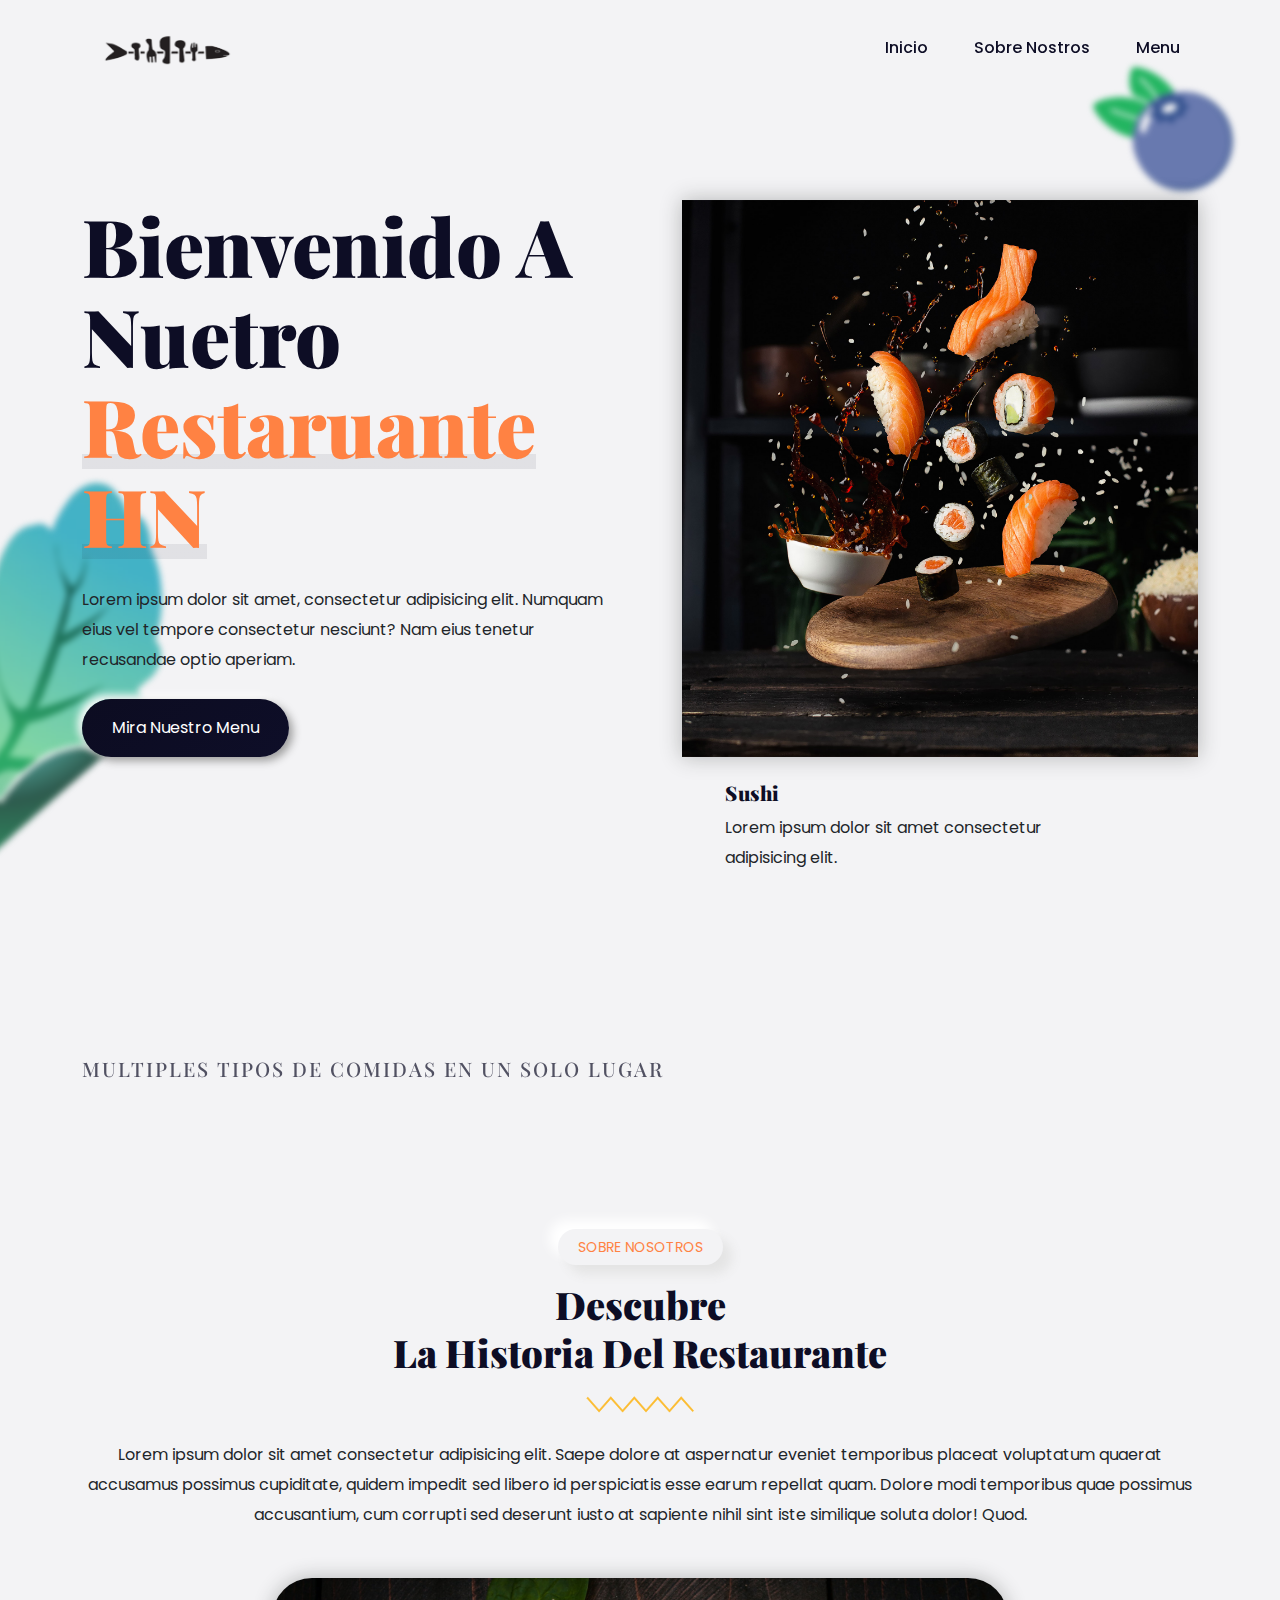
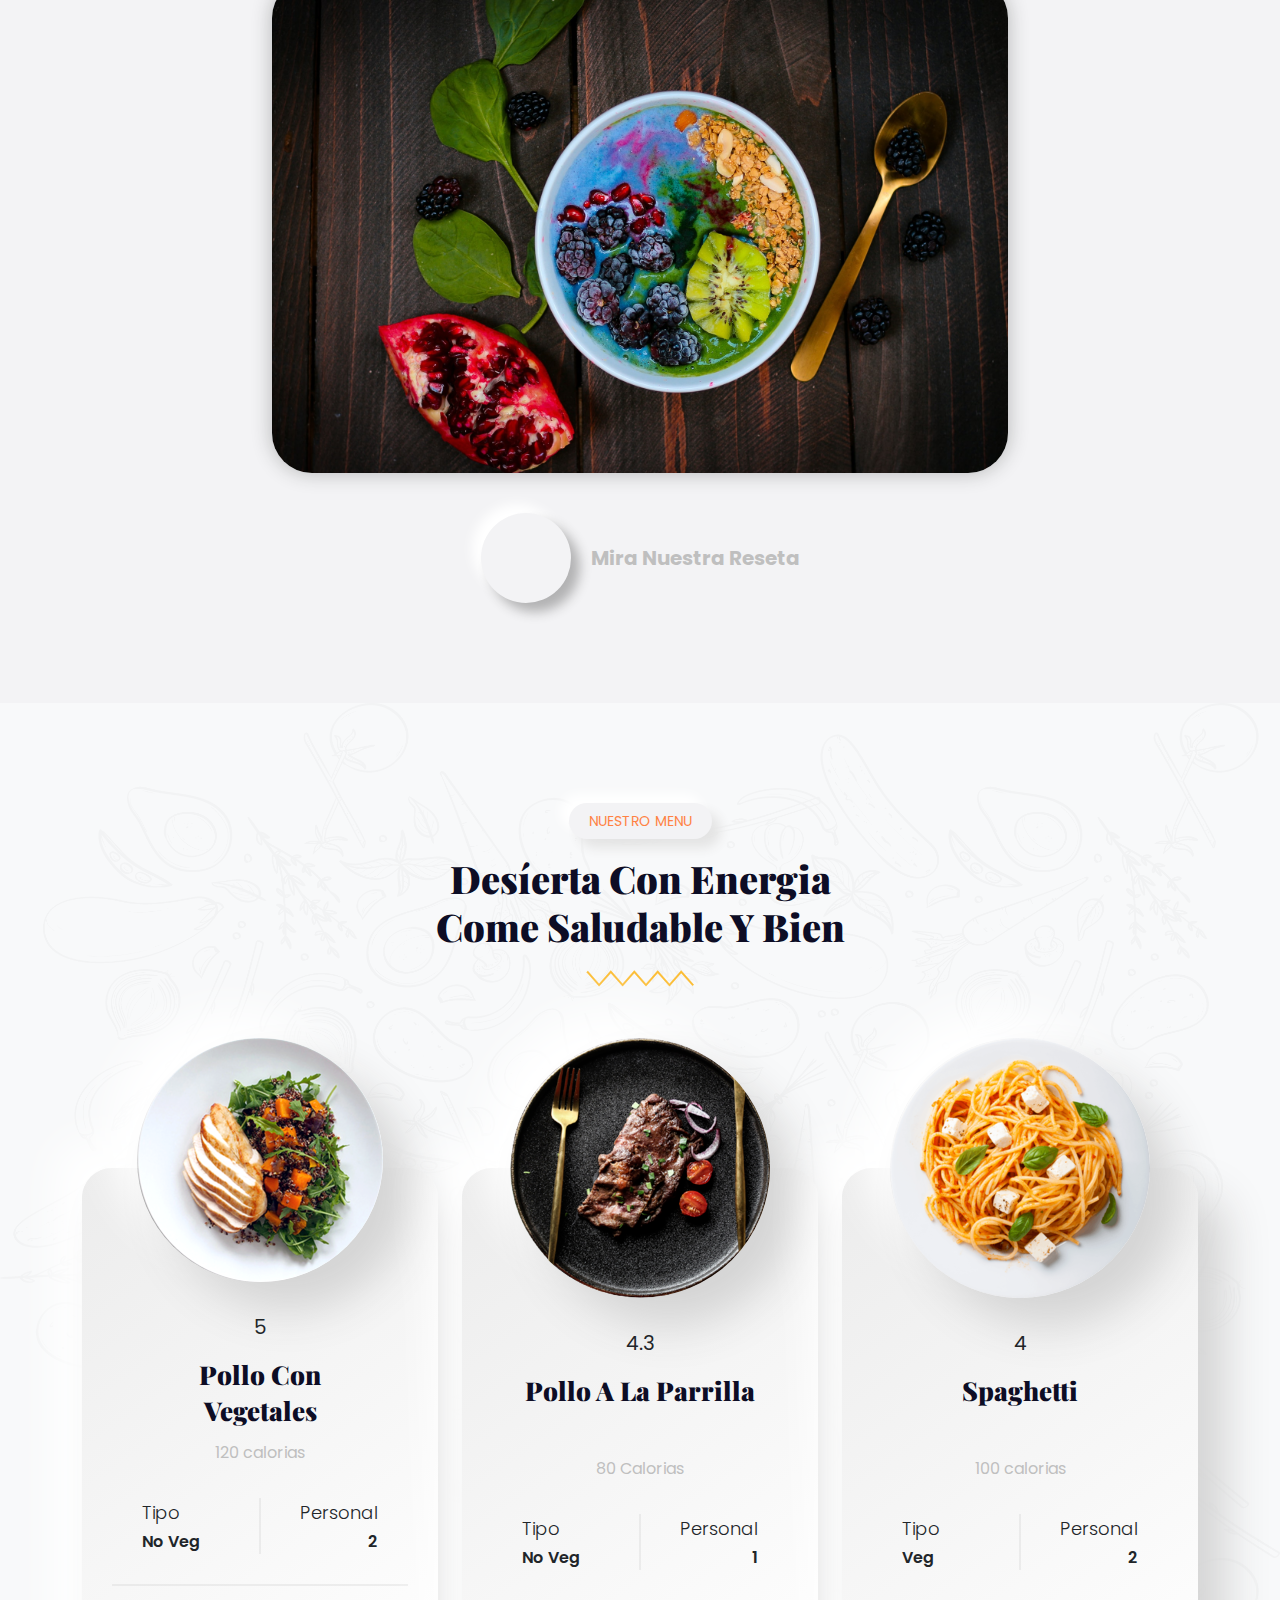
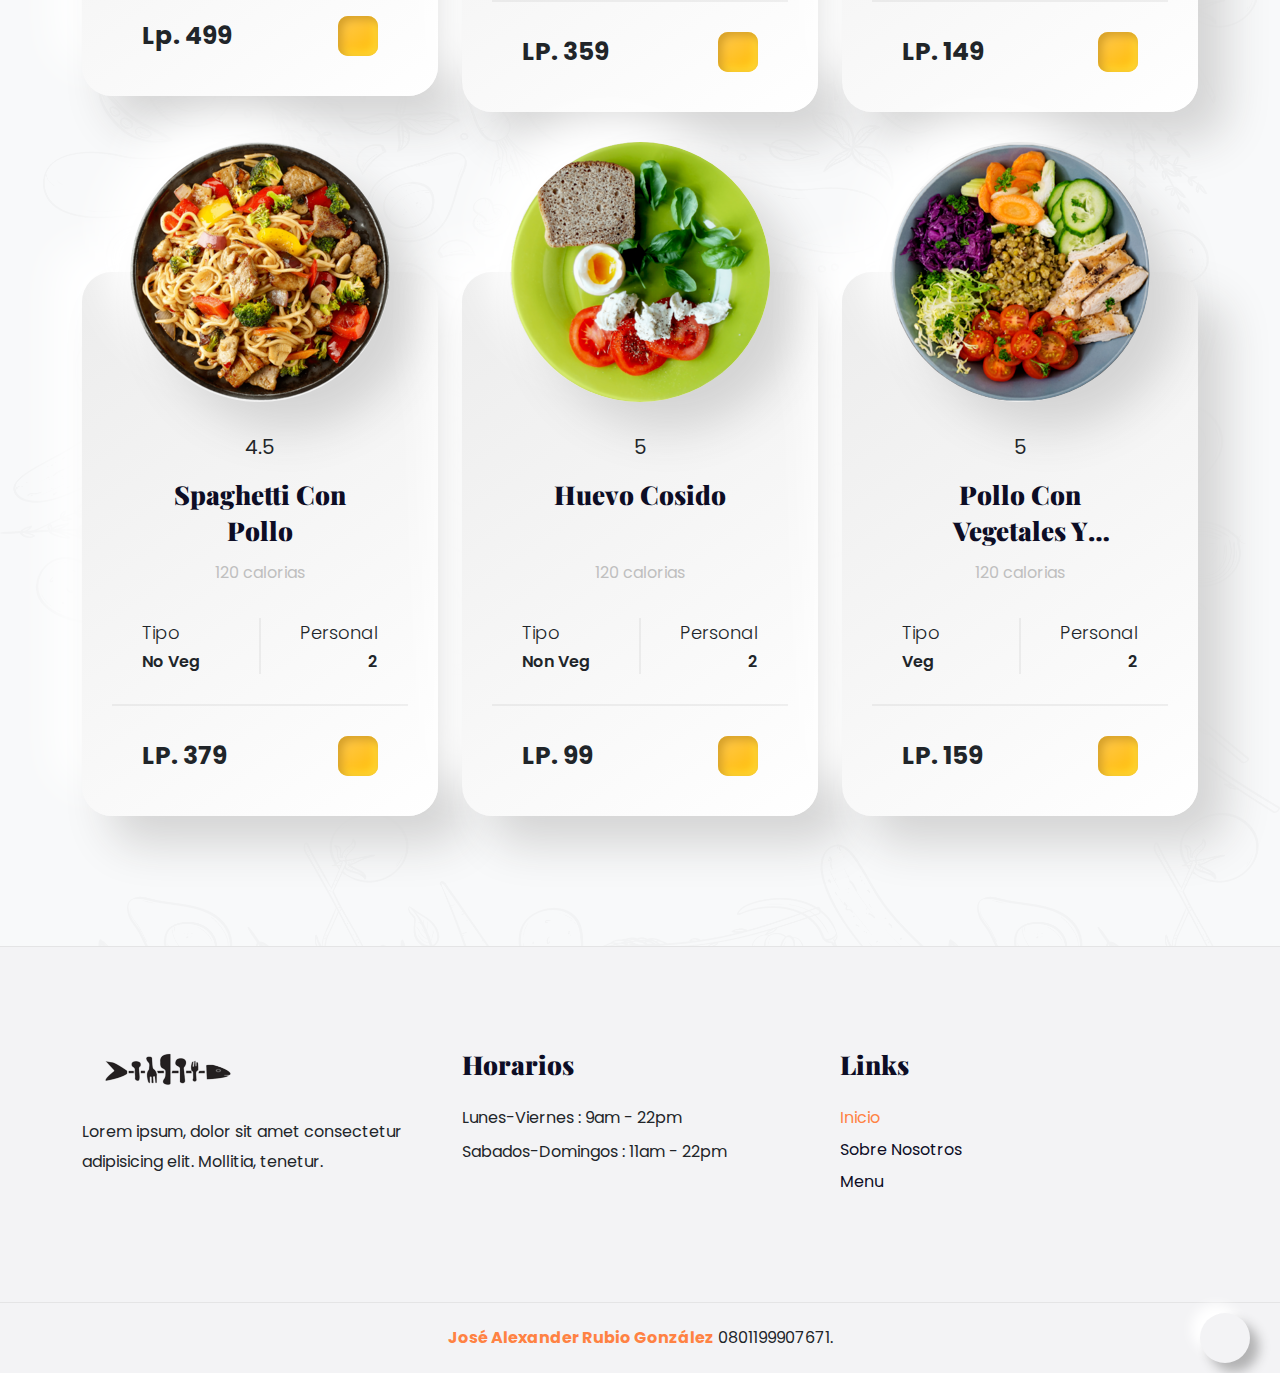
==== commit 0876e097: "Update index.html" ====
--- a/index.html
+++ b/index.html
@@ -1,4 +1,4 @@
-<!DOCTipo html>
+<!DOCTYPE html>
 <html lang="en">
 <head>
     <meta charset="UTF-8">
@@ -466,4 +466,4 @@
     </footer>
     
 </body>
-</html>+</html>
